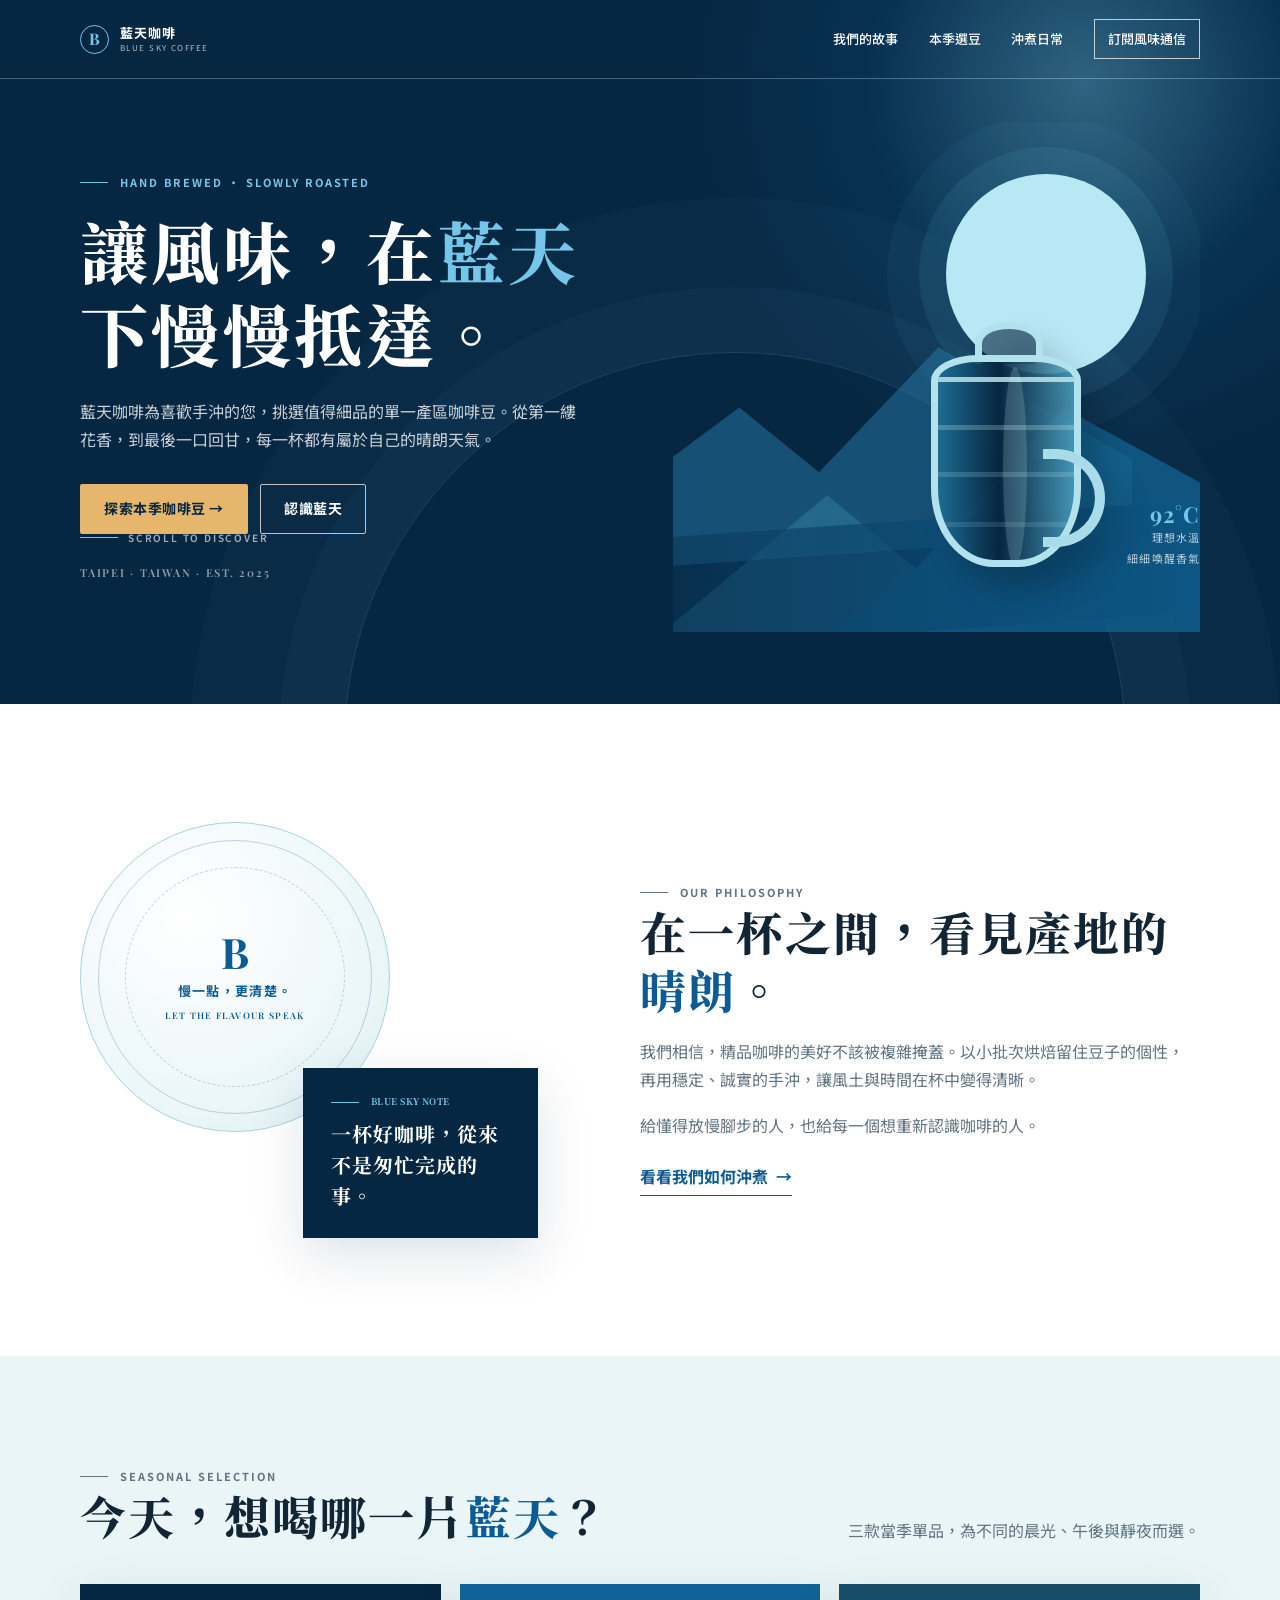
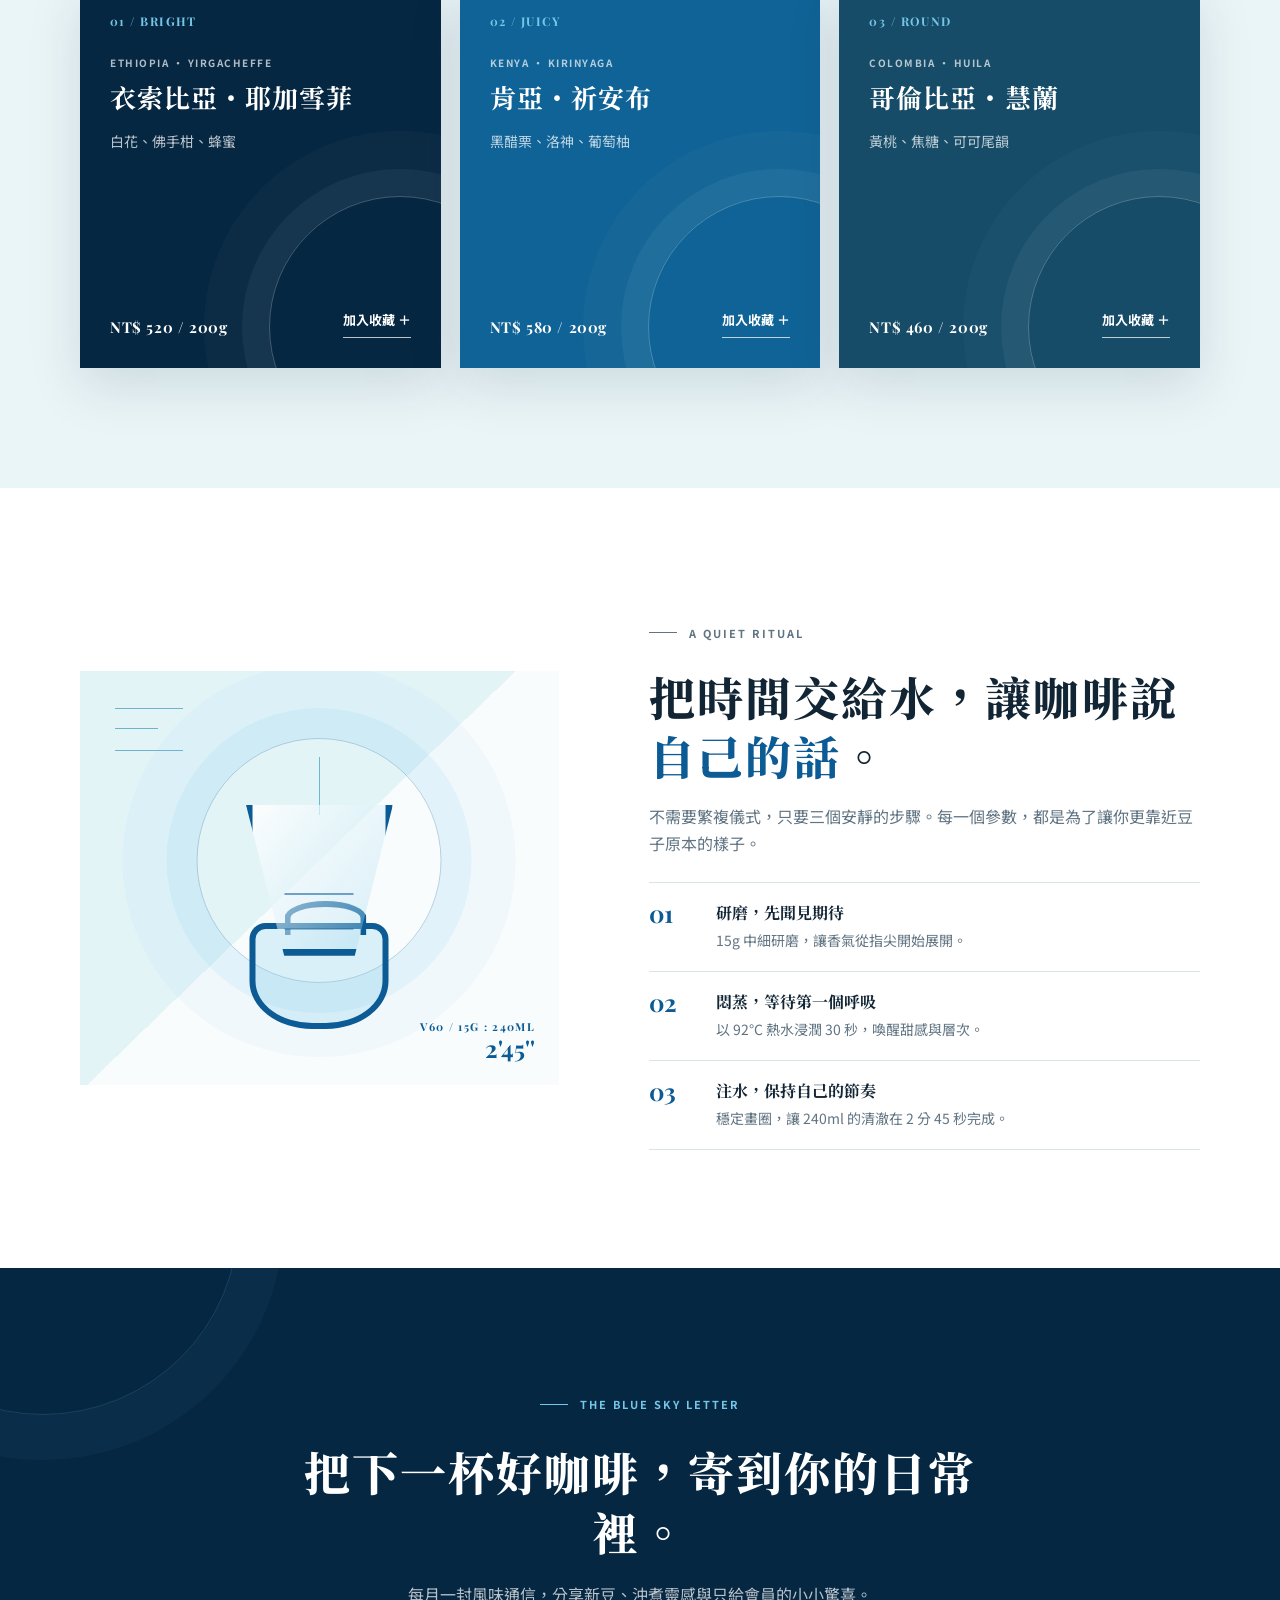
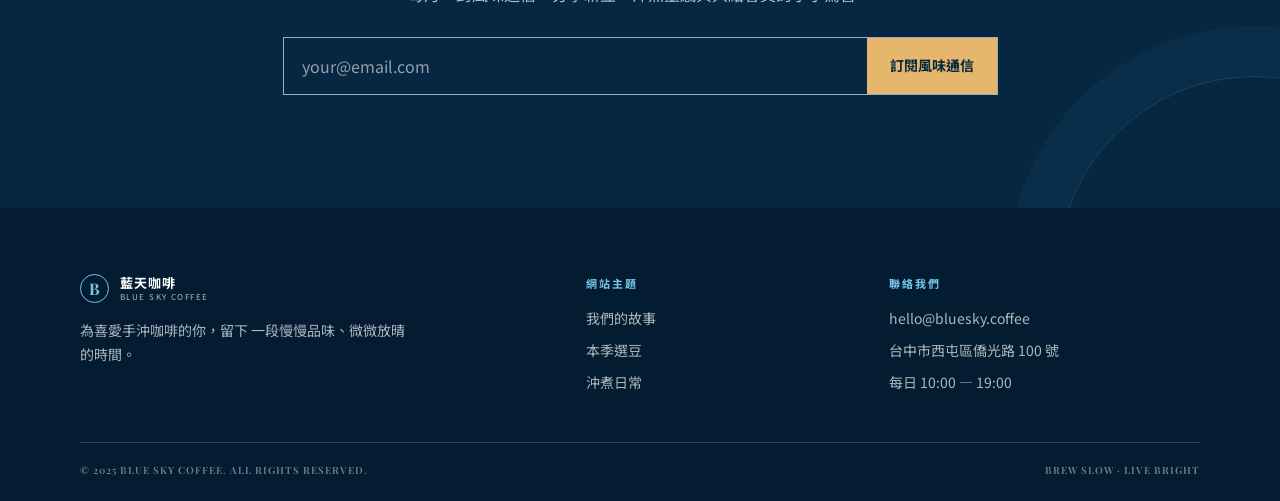
==== onepage/index.html @ ba5ecd4b "Initial commit" ====
<!doctype html>
<html lang="zh-Hant">
<head>
  <meta charset="UTF-8">
  <meta name="viewport" content="width=device-width, initial-scale=1.0">
  <meta name="description" content="藍天咖啡，為手沖咖啡愛好者挑選當季精品咖啡豆，讓每一杯都清澈、明亮、值得細品。">
  <title>藍天咖啡｜讓風味，慢慢抵達</title>
  <link rel="preconnect" href="https://fonts.googleapis.com">
  <link rel="preconnect" href="https://fonts.gstatic.com" crossorigin>
  <link href="https://fonts.googleapis.com/css2?family=Noto+Sans+TC:wght@400;500;600;700&family=Noto+Serif+TC:wght@600;700;800;900&family=Playfair+Display:wght@600;700&display=swap" rel="stylesheet">
  <style>
    :root {
      --navy: #062742;
      --blue: #0c5b95;
      --sky: #75c6e8;
      --mist: #eaf5f7;
      --cream: #fbfaf6;
      --ink: #122534;
      --muted: #607482;
      --line: #d7e4e8;
      --sand: #e5b66b;
      --shadow: 0 18px 50px rgba(6, 39, 66, .13);
    }

    * { box-sizing: border-box; }
    html { scroll-behavior: smooth; }
    body {
      margin: 0;
      color: var(--ink);
      background: var(--cream);
      font: 16px/1.7 "Noto Sans TC", sans-serif;
      -webkit-font-smoothing: antialiased;
    }
    a { color: inherit; text-decoration: none; }
    button, input { font: inherit; }
    button { cursor: pointer; }
    .wrap { width: min(1120px, calc(100% - 48px)); margin: 0 auto; }
    .eyebrow {
      display: flex;
      align-items: center;
      gap: 12px;
      margin: 0 0 18px;
      color: var(--blue);
      font-size: 11px;
      font-weight: 700;
      letter-spacing: .18em;
    }
    .eyebrow::before { width: 28px; height: 1px; background: currentColor; content: ""; }
    .section-title {
      margin: 0;
      font: 800 clamp(30px, 4vw, 46px)/1.28 "Noto Serif TC", serif;
      letter-spacing: .045em;
    }
    .text-blue { color: var(--blue); }
    .button, .outline-link {
      display: inline-flex;
      min-height: 50px;
      align-items: center;
      justify-content: center;
      padding: 10px 23px;
      border: 1px solid transparent;
      border-radius: 2px;
      font-size: 14px;
      font-weight: 700;
      letter-spacing: .04em;
      transition: transform .25s ease, background-color .25s ease, color .25s ease, border-color .25s ease;
    }
    .button:hover, .outline-link:hover { transform: translateY(-2px); }
    .button--sand { color: var(--navy); background: var(--sand); }
    .button--sand:hover { background: #f1cb8b; }
    .button--dark { color: var(--navy); background: #fff; }
    .outline-link { border-color: rgba(255,255,255,.72); color: #fff; }
    .outline-link:hover { color: var(--navy); background: #fff; }
    :focus-visible { outline: 3px solid var(--sky); outline-offset: 4px; }

    /* Header & hero */
    .site-header { position: absolute; z-index: 20; top: 0; left: 0; width: 100%; border-bottom: 1px solid rgba(255,255,255,.28); }
    .nav { min-height: 78px; display: flex; align-items: center; justify-content: space-between; gap: 20px; }
    .brand { display: inline-flex; align-items: center; gap: 11px; color: #fff; }
    .brand-mark { width: 29px; height: 29px; display: grid; place-items: center; border: 1px solid var(--sky); border-radius: 50%; color: var(--sky); font: 700 16px/1 "Playfair Display", serif; }
    .brand-copy { display: grid; line-height: 1.05; }
    .brand-copy strong { font-size: 13px; letter-spacing: .08em; }
    .brand-copy small { margin-top: 4px; font-size: 8px; letter-spacing: .18em; opacity: .7; }
    .nav-links { display: flex; align-items: center; gap: clamp(16px, 2.4vw, 31px); }
    .nav-links a { position: relative; color: #fff; font-size: 13px; font-weight: 500; white-space: nowrap; }
    .nav-links a:not(.nav-cta)::after { position: absolute; right: 0; bottom: -5px; left: auto; width: 0; height: 1px; background: var(--sky); content: ""; transition: width .25s ease; }
    .nav-links a:not(.nav-cta):hover::after { right: auto; left: 0; width: 100%; }
    .nav-links .nav-cta { padding: 8px 13px; border: 1px solid rgba(255,255,255,.72); }
    .nav-links .nav-cta:hover { color: var(--navy); background: #fff; }
    .menu-toggle { display: none; width: 42px; height: 42px; border: 1px solid rgba(255,255,255,.7); color: #fff; background: transparent; font-size: 23px; line-height: 1; }

    .hero { position: relative; min-height: 704px; overflow: hidden; color: #fff; background: var(--navy); isolation: isolate; }
    .hero::before { position: absolute; z-index: -2; top: -320px; right: -210px; width: 810px; height: 810px; border-radius: 50%; background: radial-gradient(circle, rgba(117,198,232,.38), rgba(12,91,149,.18) 38%, transparent 69%); content: ""; }
    .hero::after { position: absolute; z-index: -1; right: 12%; bottom: -430px; width: 780px; height: 780px; border: 1px solid rgba(117,198,232,.18); border-radius: 50%; box-shadow: 0 0 0 65px rgba(117,198,232,.035), 0 0 0 154px rgba(117,198,232,.025); content: ""; }
    .hero-grid { min-height: 704px; display: grid; grid-template-columns: 1.02fr .98fr; gap: 45px; align-items: center; padding: 122px 0 72px; }
    .hero-copy { position: relative; z-index: 2; }
    .hero .eyebrow { color: var(--sky); }
    .hero h1 { max-width: 650px; margin: 0 0 23px; font: 800 clamp(42px, 5.5vw, 68px)/1.22 "Noto Serif TC", serif; letter-spacing: .05em; }
    .hero h1 span { color: var(--sky); }
    .hero-lede { max-width: 500px; margin: 0; color: rgba(255,255,255,.79); font-size: 16px; }
    .hero-actions { display: flex; flex-wrap: wrap; gap: 12px; margin-top: 31px; }
    .hero-note { margin: 31px 0 0; color: rgba(255,255,255,.55); font: 600 11px/1.5 "Playfair Display", serif; letter-spacing: .16em; }
    .scroll-cue { position: absolute; bottom: 35px; left: 0; display: flex; align-items: center; gap: 10px; color: rgba(255,255,255,.63); font-size: 10px; font-weight: 600; letter-spacing: .18em; }
    .scroll-cue::before { width: 38px; height: 1px; background: var(--sky); content: ""; }

    .hero-art { position: relative; align-self: stretch; min-height: 470px; overflow: hidden; }
    .hero-art .sun { position: absolute; top: 52px; right: 54px; width: clamp(138px, 18vw, 200px); aspect-ratio: 1; border-radius: 50%; background: #b9e8f5; box-shadow: 0 0 0 27px rgba(117,198,232,.09), 0 0 0 59px rgba(117,198,232,.045); }
    .mountain { position: absolute; right: -11%; bottom: 6px; width: 116%; height: 260px; transform: skewY(-9deg); transform-origin: right bottom; background: linear-gradient(146deg, transparent 0 27%, rgba(61,145,184,.36) 27.3% 48%, rgba(17,97,143,.77) 48.3%); clip-path: polygon(0 62%, 28% 20%, 44% 57%, 68% 4%, 100% 57%, 100% 100%, 0 100%); }
    .mountain--back { right: 13%; bottom: 98px; width: 108%; height: 220px; opacity: .46; transform: skewY(-4deg); background: #2a81ae; clip-path: polygon(0 84%, 31% 30%, 45% 62%, 66% 9%, 100% 66%, 100% 100%, 0 100%); }
    .horizon { position: absolute; right: -4%; bottom: 0; width: 116%; height: 112px; background: linear-gradient(90deg, rgba(7,45,75,.5), #0d5684); transform: skewY(-4deg); }
    .coffee-vessel { position: absolute; z-index: 4; right: 18%; bottom: 36px; width: 192px; height: 274px; filter: drop-shadow(18px 22px 14px rgba(0,0,0,.22)); }
    .vessel-neck { position: absolute; top: 0; left: 62px; width: 68px; height: 42px; border: 7px solid #b3e2ef; border-bottom: 0; border-radius: 50% 50% 0 0; background: rgba(6,39,66,.62); }
    .vessel-body { position: absolute; top: 33px; left: 18px; width: 150px; height: 212px; border: 7px solid #b3e2ef; border-radius: 31% 31% 42% 42% / 12% 12% 37% 37%; background: linear-gradient(90deg, rgba(30,112,151,.9), rgba(5,35,60,.9) 45%, rgba(83,167,198,.8)); overflow: hidden; }
    .vessel-body::before { position: absolute; top: 15px; left: 0; width: 100%; height: 5px; background: rgba(197,237,244,.8); box-shadow: 0 48px rgba(197,237,244,.25), 0 95px rgba(197,237,244,.18), 0 145px rgba(197,237,244,.13); content: ""; }
    .vessel-body::after { position: absolute; top: 5px; left: 48%; width: 24px; height: 200px; border-radius: 50%; background: rgba(218,247,251,.17); content: ""; }
    .vessel-handle { position: absolute; right: 0; bottom: 49px; width: 62px; height: 98px; border: 10px solid #a9dce9; border-left: 0; border-radius: 0 53px 53px 0; }
    .art-label { position: absolute; z-index: 5; right: 0; bottom: 64px; display: grid; gap: 3px; color: rgba(255,255,255,.73); font-size: 11px; letter-spacing: .1em; text-align: right; }
    .art-label strong { color: var(--sky); font: 700 22px/1 "Playfair Display", serif; }

    /* Story */
    .story { padding: 118px 0; background: #fff; }
    .story-grid { display: grid; grid-template-columns: .9fr 1.1fr; gap: clamp(45px, 8vw, 105px); align-items: center; }
    .story-visual { position: relative; min-height: 416px; }
    .seal { position: absolute; top: 0; left: 0; width: 310px; height: 310px; display: grid; place-items: center; border: 1px solid #a8d2df; border-radius: 50%; color: var(--blue); background: radial-gradient(circle at 35% 30%, #fff 0, #eaf6f8 68%, #d9edf1 100%); }
    .seal::before, .seal::after { position: absolute; border: 1px solid rgba(12,91,149,.25); border-radius: 50%; content: ""; }
    .seal::before { inset: 17px; }
    .seal::after { inset: 44px; border-style: dashed; }
    .seal-inner { position: relative; z-index: 1; display: grid; gap: 7px; text-align: center; }
    .seal-inner b { font: 700 42px/1 "Playfair Display", serif; }
    .seal-inner span { font-size: 13px; font-weight: 700; letter-spacing: .1em; }
    .seal-inner small { font: 600 9px/1.5 "Playfair Display", serif; letter-spacing: .15em; }
    .blue-note { position: absolute; right: 0; bottom: 0; width: 235px; padding: 27px 28px; color: #fff; background: var(--navy); box-shadow: var(--shadow); }
    .blue-note .eyebrow { margin-bottom: 9px; color: var(--sky); font-size: 9px; }
    .blue-note p { margin: 0; font: 700 20px/1.55 "Noto Serif TC", serif; letter-spacing: .05em; }
    .story-copy p { margin: 19px 0 0; color: var(--muted); }
    .inline-link { display: inline-flex; align-items: center; gap: 8px; margin-top: 24px; padding-bottom: 5px; border-bottom: 1px solid var(--blue); color: var(--blue); font-weight: 700; }
    .inline-link:hover { color: var(--navy); }

    /* Coffee collection */
    .coffee { padding: 111px 0 120px; background: var(--mist); }
    .section-heading { display: flex; align-items: end; justify-content: space-between; gap: 40px; margin-bottom: 39px; }
    .section-heading p { max-width: 370px; margin: 0; color: var(--muted); }
    .coffee-grid { display: grid; grid-template-columns: repeat(3, 1fr); gap: 19px; }
    .coffee-card { position: relative; min-height: 384px; display: flex; flex-direction: column; overflow: hidden; padding: 30px; color: #fff; background: var(--navy); box-shadow: var(--shadow); }
    .coffee-card:nth-child(2) { background: #106396; }
    .coffee-card:nth-child(3) { background: #164c68; }
    .coffee-card::after { position: absolute; right: -90px; bottom: -90px; width: 260px; height: 260px; border: 1px solid rgba(255,255,255,.24); border-radius: 50%; box-shadow: 0 0 0 27px rgba(255,255,255,.045), 0 0 0 65px rgba(255,255,255,.025); content: ""; }
    .card-top, .coffee-card h3, .flavour, .card-footer { position: relative; z-index: 1; }
    .card-top { color: var(--sky); font: 700 12px/1.3 "Playfair Display", serif; letter-spacing: .12em; }
    .origin { margin: 25px 0 8px; color: rgba(255,255,255,.69); font-size: 10px; font-weight: 700; letter-spacing: .15em; }
    .coffee-card h3 { margin: 0; font: 700 26px/1.38 "Noto Serif TC", serif; letter-spacing: .04em; }
    .flavour { margin: 15px 0 0; color: rgba(255,255,255,.73); font-size: 14px; }
    .card-footer { display: flex; align-items: end; justify-content: space-between; gap: 14px; margin-top: auto; }
    .price { font: 700 15px/1.3 "Playfair Display", serif; letter-spacing: .04em; }
    .save-coffee { padding: 0 0 5px; border: 0; border-bottom: 1px solid rgba(255,255,255,.72); color: #fff; background: transparent; font-size: 13px; font-weight: 700; white-space: nowrap; transition: color .2s, border-color .2s; }
    .save-coffee:hover { border-color: var(--sand); color: var(--sand); }

    /* Brew */
    .brew { padding: 118px 0; background: #fff; }
    .brew-grid { display: grid; grid-template-columns: .93fr 1.07fr; gap: clamp(42px, 8vw, 90px); align-items: center; }
    .brew-art { position: relative; height: 414px; overflow: hidden; background: linear-gradient(136deg, #e3f4f7 0 48%, #f8fcfc 48% 100%); }
    .brew-art::before { position: absolute; top: 37px; left: 35px; width: 68px; height: 41px; border-top: 1px solid #6cb4ce; border-bottom: 1px solid #6cb4ce; content: ""; }
    .brew-art::after { position: absolute; top: 57px; left: 35px; width: 43px; border-top: 1px solid #6cb4ce; content: ""; }
    .water-rings { position: absolute; top: 67px; left: 50%; width: 245px; height: 245px; border: 1px solid rgba(12,91,149,.27); border-radius: 50%; transform: translateX(-50%); box-shadow: 0 0 0 30px rgba(117,198,232,.12), 0 0 0 74px rgba(117,198,232,.065); }
    .water-rings::before { position: absolute; top: 18px; left: 50%; width: 1px; height: 58px; background: #6bb8d1; content: ""; transform: translateX(-50%); }
    .dripper { position: absolute; z-index: 2; top: 134px; left: 50%; width: 147px; height: 151px; border: 7px solid var(--blue); border-top: 0; background: linear-gradient(130deg, rgba(255,255,255,.85), rgba(117,198,232,.25)); clip-path: polygon(0 0, 100% 0, 74% 100%, 26% 100%); transform: translateX(-50%); }
    .dripper::after { position: absolute; right: 32px; bottom: 19px; left: 32px; height: 33px; border-top: 2px solid rgba(12,91,149,.55); border-bottom: 2px solid rgba(12,91,149,.35); content: ""; }
    .carafe { position: absolute; z-index: 1; bottom: 56px; left: 50%; width: 139px; height: 106px; border: 6px solid var(--blue); border-radius: 16px 16px 45% 45%; background: rgba(117,198,232,.23); transform: translateX(-50%); }
    .carafe::before { position: absolute; top: -28px; left: 29px; width: 70px; height: 28px; border: 6px solid var(--blue); border-bottom: 0; border-radius: 50% 50% 0 0; content: ""; }
    .brew-caption { position: absolute; right: 24px; bottom: 19px; color: var(--blue); text-align: right; }
    .brew-caption span { display: block; font: 700 11px/1.5 "Playfair Display", serif; letter-spacing: .12em; }
    .brew-caption strong { font: 700 24px/1.1 "Playfair Display", serif; }
    .brew-copy > p { margin: 18px 0 25px; color: var(--muted); }
    .brew-steps { border-top: 1px solid var(--line); }
    .brew-step { display: grid; grid-template-columns: 52px 1fr; gap: 15px; padding: 18px 0; border-bottom: 1px solid var(--line); }
    .step-number { color: var(--blue); font: 700 24px/1 "Playfair Display", serif; }
    .brew-step h3 { margin: 0; font: 700 16px/1.5 "Noto Serif TC", serif; }
    .brew-step p { margin: 4px 0 0; color: var(--muted); font-size: 14px; }

    /* Subscribe and footer */
    .visit { position: relative; overflow: hidden; padding: 108px 0 113px; color: #fff; text-align: center; background: var(--navy); }
    .visit::before, .visit::after { position: absolute; width: 390px; height: 390px; border: 1px solid rgba(117,198,232,.17); border-radius: 50%; content: ""; }
    .visit::before { top: -245px; left: -153px; box-shadow: 0 0 0 45px rgba(117,198,232,.035); }
    .visit::after { right: -170px; bottom: -260px; box-shadow: 0 0 0 50px rgba(117,198,232,.035); }
    .visit .wrap { position: relative; z-index: 1; max-width: 715px; }
    .visit .eyebrow { justify-content: center; color: var(--sky); }
    .visit h2 { margin: 0; font: 800 clamp(30px, 4vw, 46px)/1.3 "Noto Serif TC", serif; letter-spacing: .045em; }
    .visit p { max-width: 510px; margin: 19px auto 29px; color: rgba(255,255,255,.72); }
    .subscribe-form { display: flex; min-height: 58px; border: 1px solid rgba(255,255,255,.62); }
    .subscribe-form input { min-width: 0; flex: 1; padding: 0 18px; border: 0; color: #fff; outline: none; background: transparent; }
    .subscribe-form input::placeholder { color: rgba(255,255,255,.56); }
    .subscribe-form button { padding: 0 23px; border: 0; color: var(--navy); background: var(--sand); font-size: 14px; font-weight: 700; white-space: nowrap; transition: background .2s; }
    .subscribe-form button:hover { background: #f1cb8b; }
    .site-footer { padding: 66px 0 23px; color: rgba(255,255,255,.68); background: #031c31; }
    .footer-grid { display: grid; grid-template-columns: 1.45fr .8fr 1fr; gap: 55px; padding-bottom: 48px; }
    .footer-brand .brand { margin-bottom: 16px; }
    .footer-brand p { max-width: 330px; margin: 0; font-size: 14px; }
    .footer-title { margin: 0 0 14px; color: var(--sky); font-size: 11px; font-weight: 700; letter-spacing: .18em; }
    .footer-links { display: grid; gap: 8px; font-size: 14px; }
    .footer-links a:hover { color: var(--sky); }
    .footer-links address { font-style: normal; }
    .footer-bottom { display: flex; justify-content: space-between; gap: 20px; padding-top: 20px; border-top: 1px solid rgba(255,255,255,.17); color: rgba(255,255,255,.44); font: 600 10px/1.5 "Playfair Display", serif; letter-spacing: .1em; }

    .toast { position: fixed; z-index: 50; right: 22px; bottom: 22px; max-width: min(370px, calc(100vw - 44px)); padding: 14px 18px; border-left: 3px solid var(--sand); color: #fff; background: var(--navy); box-shadow: var(--shadow); font-size: 14px; opacity: 0; pointer-events: none; transform: translateY(12px); transition: opacity .25s ease, transform .25s ease; }
    .toast.show { opacity: 1; transform: translateY(0); }
    .reveal { opacity: 0; transform: translateY(18px); transition: opacity .65s ease, transform .65s ease; }
    .reveal.visible { opacity: 1; transform: translateY(0); }

    @media (max-width: 820px) {
      .menu-toggle { display: grid; place-items: center; }
      .nav { position: relative; }
      .nav-links { position: absolute; top: 78px; right: -24px; left: -24px; max-height: 0; display: grid; gap: 0; overflow: hidden; background: #05233c; transition: max-height .35s ease; }
      .nav-links.open { max-height: 300px; border-top: 1px solid rgba(255,255,255,.16); }
      .nav-links a { display: block; padding: 13px 24px; }
      .nav-links .nav-cta { margin: 5px 24px 15px; padding: 10px 13px; text-align: center; }
      .hero { min-height: 710px; }
      .hero-grid { min-height: 710px; grid-template-columns: 1fr; gap: 0; padding: 118px 0 43px; }
      .hero-art { min-height: 276px; margin-top: -9px; }
      .hero-art .sun { top: 19px; right: 20%; width: 130px; }
      .mountain { height: 180px; }
      .mountain--back { bottom: 69px; height: 150px; }
      .coffee-vessel { right: 17%; bottom: -12px; transform: scale(.72); transform-origin: bottom right; }
      .art-label { display: none; }
      .scroll-cue { display: none; }
      .story-grid, .brew-grid { grid-template-columns: 1fr; }
      .story-visual { max-width: 525px; width: 100%; min-height: 400px; }
      .coffee-grid { grid-template-columns: repeat(2, 1fr); }
      .coffee-card:nth-child(3) { grid-column: span 2; }
      .footer-grid { grid-template-columns: 1fr 1fr; }
      .footer-brand { grid-column: 1 / -1; }
    }
    @media (max-width: 560px) {
      .wrap { width: calc(100% - 34px); }
      .nav-links { right: -17px; left: -17px; }
      .hero { min-height: 680px; }
      .hero-grid { min-height: 680px; padding-top: 106px; }
      .hero h1 { font-size: 40px; }
      .hero-lede { font-size: 14px; }
      .hero-actions { gap: 9px; margin-top: 24px; }
      .hero-actions .button, .hero-actions .outline-link { min-height: 46px; padding: 8px 15px; font-size: 13px; }
      .hero-note { margin-top: 21px; }
      .hero-art { min-height: 219px; }
      .hero-art .sun { width: 92px; }
      .coffee-vessel { right: 5%; bottom: -48px; transform: scale(.57); }
      .story, .coffee, .brew { padding: 76px 0; }
      .seal { width: 245px; height: 245px; }
      .seal-inner b { font-size: 35px; }
      .story-visual { min-height: 347px; }
      .blue-note { width: 185px; padding: 20px; }
      .blue-note p { font-size: 16px; }
      .section-heading { display: block; margin-bottom: 28px; }
      .section-heading p { margin-top: 14px; font-size: 14px; }
      .coffee-grid { grid-template-columns: 1fr; }
      .coffee-card, .coffee-card:nth-child(3) { min-height: 330px; grid-column: auto; }
      .coffee-card { padding: 25px; }
      .brew-art { height: 310px; }
      .water-rings { top: 45px; width: 178px; height: 178px; box-shadow: 0 0 0 23px rgba(117,198,232,.12), 0 0 0 53px rgba(117,198,232,.065); }
      .dripper { top: 95px; transform: translateX(-50%) scale(.75); }
      .carafe { bottom: 37px; transform: translateX(-50%) scale(.75); }
      .visit { padding: 76px 0; }
      .subscribe-form { display: grid; gap: 0; border: 0; }
      .subscribe-form input { min-height: 54px; border: 1px solid rgba(255,255,255,.62); }
      .subscribe-form button { min-height: 54px; margin-top: 10px; }
      .footer-grid { grid-template-columns: 1fr; gap: 33px; }
      .footer-brand { grid-column: auto; }
      .footer-bottom { display: grid; gap: 8px; }
    }
    @media (prefers-reduced-motion: reduce) {
      html { scroll-behavior: auto; }
      *, *::before, *::after { transition-duration: .01ms !important; animation-duration: .01ms !important; animation-iteration-count: 1 !important; }
      .reveal { opacity: 1; transform: none; }
    }
  </style>
</head>
<body>
  <header class="site-header" id="top">
    <nav class="nav wrap" aria-label="主要導覽">
      <a class="brand" href="#top" aria-label="回到藍天咖啡首頁">
        <span class="brand-mark" aria-hidden="true">B</span>
        <span class="brand-copy"><strong>藍天咖啡</strong><small>BLUE SKY COFFEE</small></span>
      </a>
      <button class="menu-toggle" type="button" aria-controls="navLinks" aria-expanded="false" aria-label="開啟導覽選單">☰</button>
      <div class="nav-links" id="navLinks">
        <a href="#story">我們的故事</a>
        <a href="#coffee">本季選豆</a>
        <a href="#brew">沖煮日常</a>
        <a class="nav-cta" href="#visit">訂閱風味通信</a>
      </div>
    </nav>
  </header>

  <main>
    <section class="hero" aria-labelledby="heroTitle">
      <div class="wrap hero-grid">
        <div class="hero-copy">
          <p class="eyebrow">HAND BREWED · SLOWLY ROASTED</p>
          <h1 id="heroTitle">讓風味，在<span>藍天</span>下慢慢抵達。</h1>
          <p class="hero-lede">藍天咖啡為喜歡手沖的您，挑選值得細品的單一產區咖啡豆。從第一縷花香，到最後一口回甘，每一杯都有屬於自己的晴朗天氣。</p>
          <div class="hero-actions">
            <a class="button button--sand" href="#coffee">探索本季咖啡豆 →</a>
            <a class="outline-link" href="#story">認識藍天</a>
          </div>
          <p class="hero-note">TAIPEI · TAIWAN · EST. 2025</p>
          <span class="scroll-cue">SCROLL TO DISCOVER</span>
        </div>
        <div class="hero-art" aria-hidden="true">
          <div class="sun"></div>
          <div class="mountain mountain--back"></div>
          <div class="mountain"></div>
          <div class="horizon"></div>
          <div class="coffee-vessel"><div class="vessel-neck"></div><div class="vessel-body"></div><div class="vessel-handle"></div></div>
          <div class="art-label"><strong>92°C</strong><span>理想水溫</span><span>細細喚醒香氣</span></div>
        </div>
      </div>
    </section>

    <section class="story" id="story" aria-labelledby="storyTitle">
      <div class="wrap story-grid">
        <div class="story-visual reveal" aria-hidden="true">
          <div class="seal"><div class="seal-inner"><b>B</b><span>慢一點，更清楚。</span><small>LET THE FLAVOUR SPEAK</small></div></div>
          <aside class="blue-note"><p class="eyebrow">BLUE SKY NOTE</p><p>一杯好咖啡，從來不是匆忙完成的事。</p></aside>
        </div>
        <div class="story-copy reveal">
          <p class="eyebrow">OUR PHILOSOPHY</p>
          <h2 class="section-title" id="storyTitle">在一杯之間，看見產地的<span class="text-blue">晴朗</span>。</h2>
          <p>我們相信，精品咖啡的美好不該被複雜掩蓋。以小批次烘焙留住豆子的個性，再用穩定、誠實的手沖，讓風土與時間在杯中變得清晰。</p>
          <p>給懂得放慢腳步的人，也給每一個想重新認識咖啡的人。</p>
          <a class="inline-link" href="#brew">看看我們如何沖煮 <span aria-hidden="true">→</span></a>
        </div>
      </div>
    </section>

    <section class="coffee" id="coffee" aria-labelledby="coffeeTitle">
      <div class="wrap">
        <div class="section-heading reveal">
          <div><p class="eyebrow">SEASONAL SELECTION</p><h2 class="section-title" id="coffeeTitle">今天，想喝哪一片<span class="text-blue">藍天</span>？</h2></div>
          <p>三款當季單品，為不同的晨光、午後與靜夜而選。</p>
        </div>
        <div class="coffee-grid">
          <article class="coffee-card reveal">
            <div class="card-top">01 / BRIGHT</div><p class="origin">ETHIOPIA · YIRGACHEFFE</p><h3>衣索比亞・耶加雪菲</h3><p class="flavour">白花、佛手柑、蜂蜜</p>
            <div class="card-footer"><span class="price">NT$ 520 / 200g</span><button class="save-coffee" type="button" data-coffee="衣索比亞・耶加雪菲">加入收藏 ＋</button></div>
          </article>
          <article class="coffee-card reveal">
            <div class="card-top">02 / JUICY</div><p class="origin">KENYA · KIRINYAGA</p><h3>肯亞・祈安布</h3><p class="flavour">黑醋栗、洛神、葡萄柚</p>
            <div class="card-footer"><span class="price">NT$ 580 / 200g</span><button class="save-coffee" type="button" data-coffee="肯亞・祈安布">加入收藏 ＋</button></div>
          </article>
          <article class="coffee-card reveal">
            <div class="card-top">03 / ROUND</div><p class="origin">COLOMBIA · HUILA</p><h3>哥倫比亞・慧蘭</h3><p class="flavour">黃桃、焦糖、可可尾韻</p>
            <div class="card-footer"><span class="price">NT$ 460 / 200g</span><button class="save-coffee" type="button" data-coffee="哥倫比亞・慧蘭">加入收藏 ＋</button></div>
          </article>
        </div>
      </div>
    </section>

    <section class="brew" id="brew" aria-labelledby="brewTitle">
      <div class="wrap brew-grid">
        <div class="brew-art reveal" aria-hidden="true"><div class="water-rings"></div><div class="dripper"></div><div class="carafe"></div><div class="brew-caption"><span>V60 / 15G : 240ML</span><strong>2'45''</strong></div></div>
        <div class="brew-copy reveal">
          <p class="eyebrow">A QUIET RITUAL</p>
          <h2 class="section-title" id="brewTitle">把時間交給水，讓咖啡說<span class="text-blue">自己的話</span>。</h2>
          <p>不需要繁複儀式，只要三個安靜的步驟。每一個參數，都是為了讓你更靠近豆子原本的樣子。</p>
          <div class="brew-steps">
            <div class="brew-step"><span class="step-number">01</span><div><h3>研磨，先聞見期待</h3><p>15g 中細研磨，讓香氣從指尖開始展開。</p></div></div>
            <div class="brew-step"><span class="step-number">02</span><div><h3>悶蒸，等待第一個呼吸</h3><p>以 92°C 熱水浸潤 30 秒，喚醒甜感與層次。</p></div></div>
            <div class="brew-step"><span class="step-number">03</span><div><h3>注水，保持自己的節奏</h3><p>穩定畫圈，讓 240ml 的清澈在 2 分 45 秒完成。</p></div></div>
          </div>
        </div>
      </div>
    </section>

    <section class="visit" id="visit" aria-labelledby="visitTitle">
      <div class="wrap reveal">
        <p class="eyebrow">THE BLUE SKY LETTER</p>
        <h2 id="visitTitle">把下一杯好咖啡，寄到你的日常裡。</h2>
        <p>每月一封風味通信，分享新豆、沖煮靈感與只給會員的小小驚喜。</p>
        <form class="subscribe-form" id="subscribeForm">
          <input type="email" aria-label="電子郵件地址" placeholder="your@email.com" required>
          <button type="submit">訂閱風味通信</button>
        </form>
      </div>
    </section>
  </main>

  <footer class="site-footer">
    <div class="wrap footer-grid">
      <div class="footer-brand"><a class="brand" href="#top" aria-label="回到藍天咖啡首頁"><span class="brand-mark" aria-hidden="true">B</span><span class="brand-copy"><strong>藍天咖啡</strong><small>BLUE SKY COFFEE</small></span></a><p>為喜愛手沖咖啡的你，留下 一段慢慢品味、微微放晴的時間。</p></div>
      <div><p class="footer-title">網站主題</p><div class="footer-links"><a href="#story">我們的故事</a><a href="#coffee">本季選豆</a><a href="#brew">沖煮日常</a></div></div>
      <div><p class="footer-title">聯絡我們</p><div class="footer-links"><a href="mailto:hello@bluesky.coffee">hello@bluesky.coffee</a><address>台中市西屯區僑光路 100 號</address><span>每日 10:00 — 19:00</span></div></div>
    </div>
    <div class="wrap footer-bottom"><span>© 2025 BLUE SKY COFFEE. ALL RIGHTS RESERVED.</span><span>BREW SLOW · LIVE BRIGHT</span></div>
  </footer>
  <div class="toast" role="status" aria-live="polite"></div>

  <script>
    (() => {
      const menuButton = document.querySelector('.menu-toggle');
      const navLinks = document.querySelector('.nav-links');
      const toast = document.querySelector('.toast');
      let toastTimer;

      const closeMenu = () => {
        navLinks.classList.remove('open');
        menuButton.setAttribute('aria-expanded', 'false');
        menuButton.setAttribute('aria-label', '開啟導覽選單');
        menuButton.textContent = '☰';
      };
      menuButton.addEventListener('click', () => {
        const opening = !navLinks.classList.contains('open');
        navLinks.classList.toggle('open', opening);
        menuButton.setAttribute('aria-expanded', String(opening));
        menuButton.setAttribute('aria-label', opening ? '關閉導覽選單' : '開啟導覽選單');
        menuButton.textContent = opening ? '×' : '☰';
      });
      navLinks.querySelectorAll('a').forEach(link => link.addEventListener('click', closeMenu));

      const showToast = message => {
        clearTimeout(toastTimer);
        toast.textContent = message;
        toast.classList.add('show');
        toastTimer = setTimeout(() => toast.classList.remove('show'), 2600);
      };
      document.querySelectorAll('[data-coffee]').forEach(button => {
        button.addEventListener('click', () => showToast(`已將「${button.dataset.coffee}」加入你的收藏。`));
      });
      document.querySelector('#subscribeForm').addEventListener('submit', event => {
        event.preventDefault();
        event.currentTarget.reset();
        showToast('謝謝訂閱，下一封晴朗的風味通信即將寄出。');
      });

      const revealItems = document.querySelectorAll('.reveal');
      const reducedMotion = window.matchMedia('(prefers-reduced-motion: reduce)').matches;
      if (!('IntersectionObserver' in window) || reducedMotion) {
        revealItems.forEach(item => item.classList.add('visible'));
      } else {
        const observer = new IntersectionObserver(entries => {
          entries.forEach(entry => {
            if (entry.isIntersecting) {
              entry.target.classList.add('visible');
              observer.unobserve(entry.target);
            }
          });
        }, { threshold: .12 });
        revealItems.forEach(item => observer.observe(item));
      }
    })();
  </script>
</body>
</html>
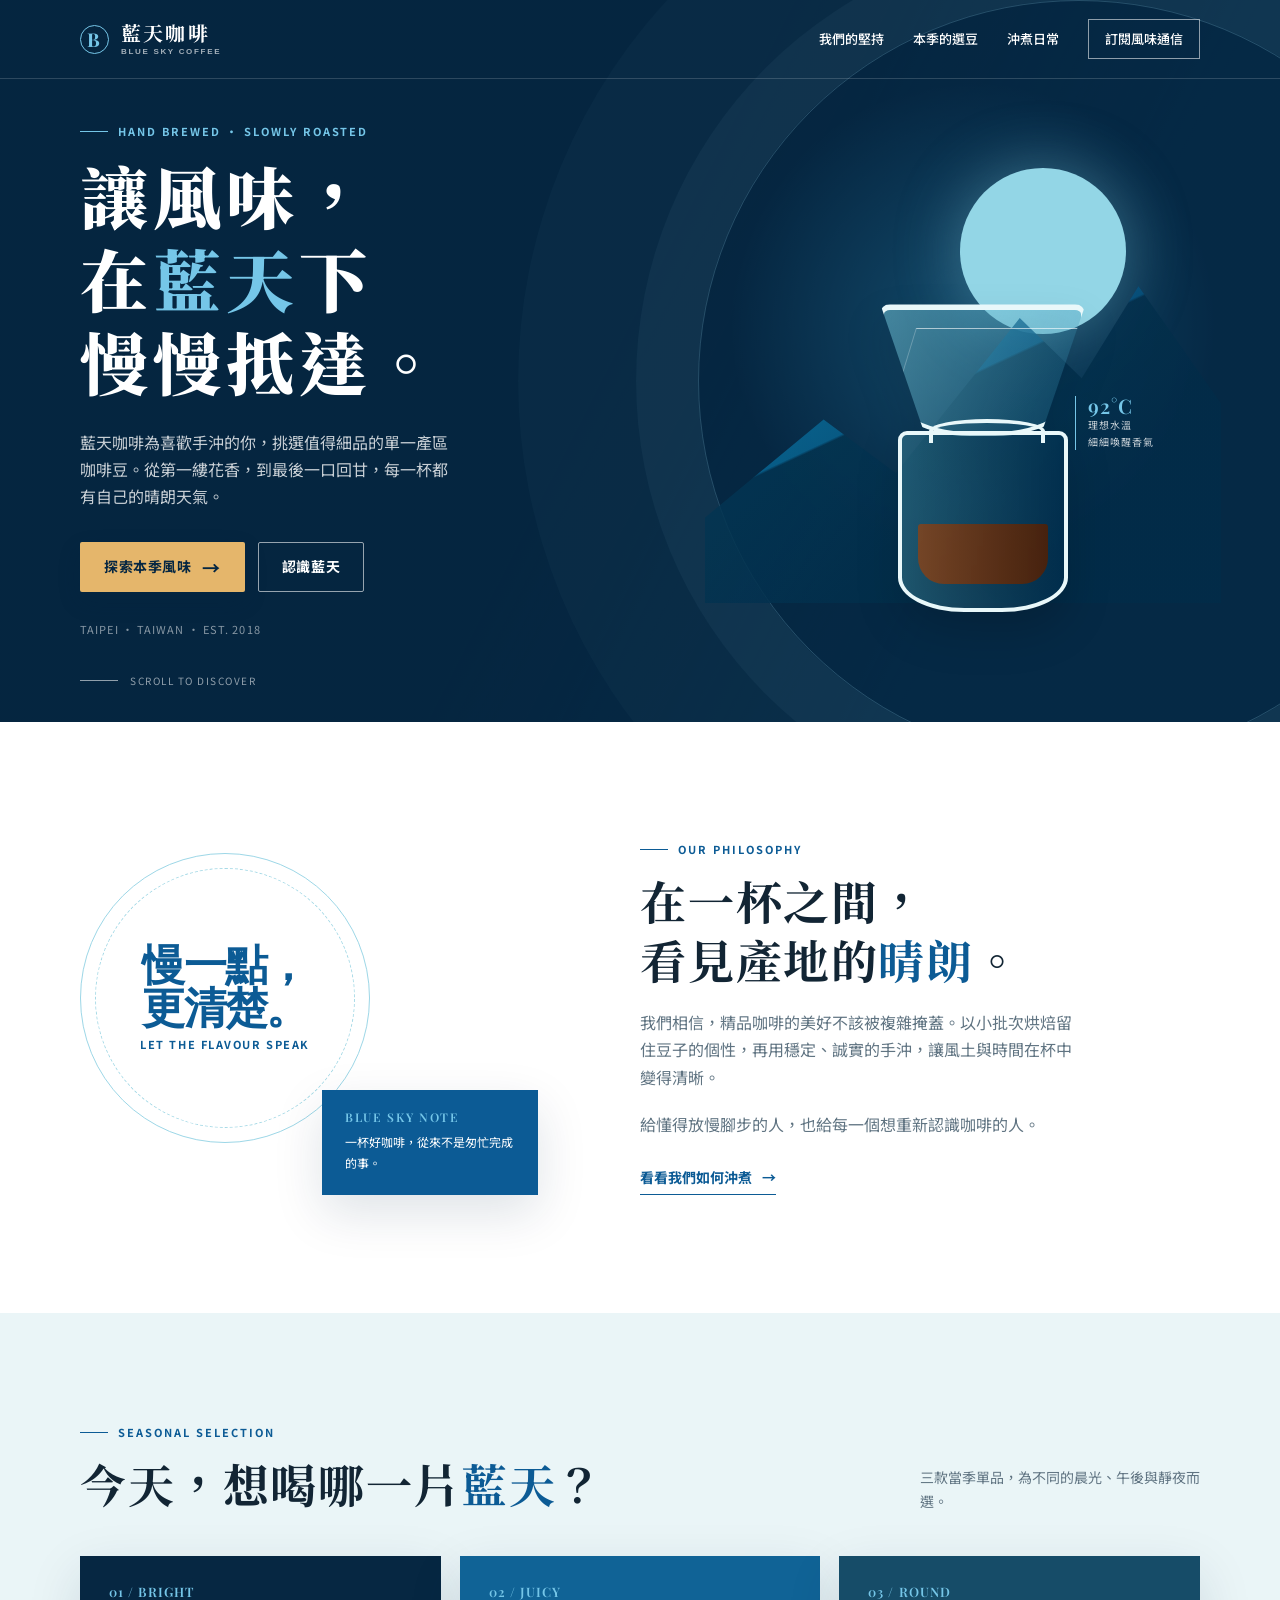
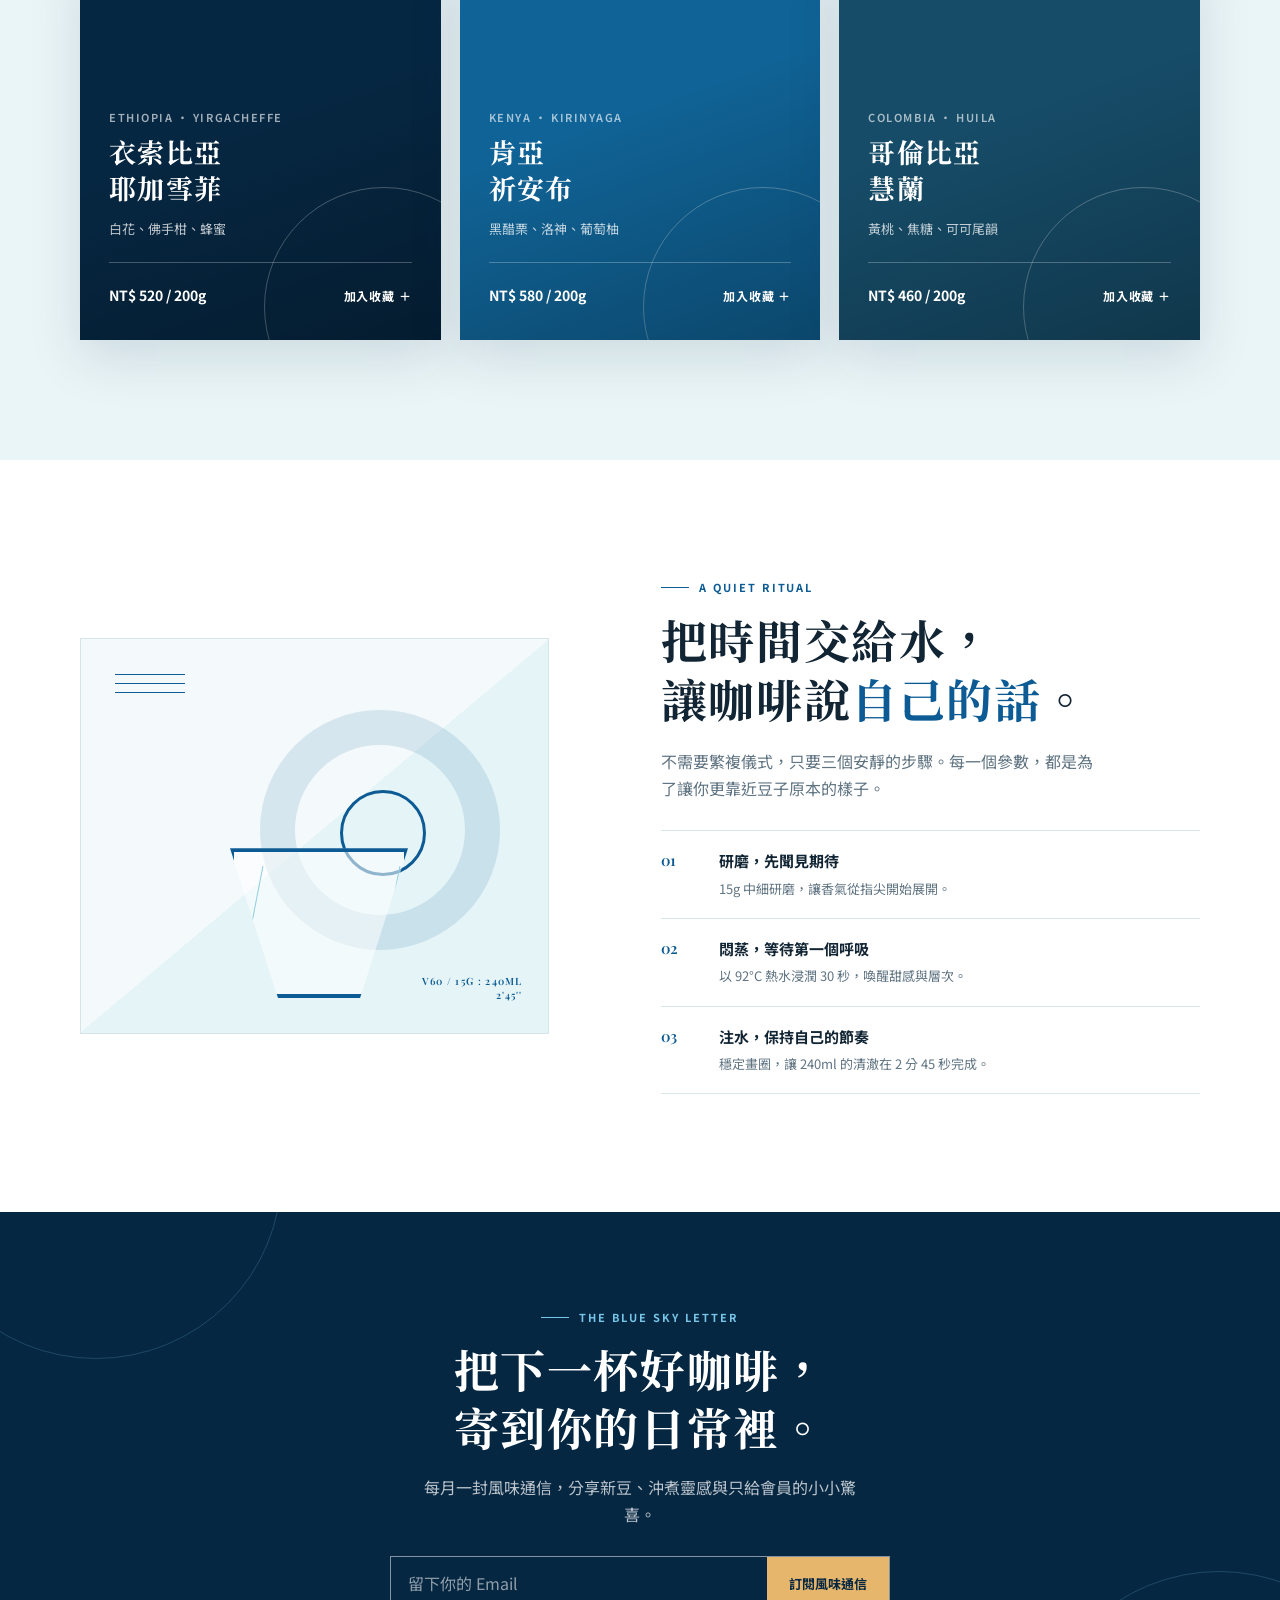
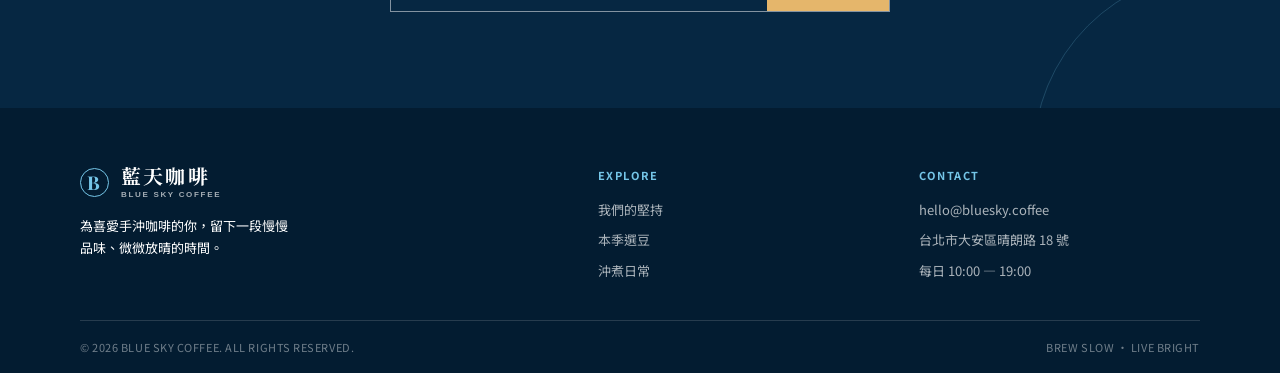
==== commit eaf595d2: "Implement feature X to enhance user experience and fix bug Y in module Z" ====
--- a/onepage/index.html
+++ b/onepage/index.html
@@ -1,4 +1,4 @@
-<!doctype html>
+<!DOCTYPE html>
 <html lang="zh-Hant">
 <head>
   <meta charset="UTF-8">
@@ -7,7 +7,7 @@
   <title>藍天咖啡｜讓風味，慢慢抵達</title>
   <link rel="preconnect" href="https://fonts.googleapis.com">
   <link rel="preconnect" href="https://fonts.gstatic.com" crossorigin>
-  <link href="https://fonts.googleapis.com/css2?family=Noto+Sans+TC:wght@400;500;600;700&family=Noto+Serif+TC:wght@600;700;800;900&family=Playfair+Display:wght@600;700&display=swap" rel="stylesheet">
+  <link href="https://fonts.googleapis.com/css2?family=Noto+Sans+TC:wght@400;500;600;700&family=Noto+Serif+TC:wght@500;600;700;900&family=Playfair+Display:ital,wght@0,600;0,700;1,600&display=swap" rel="stylesheet">
   <style>
     :root {
       --navy: #062742;
@@ -28,246 +28,263 @@
       margin: 0;
       color: var(--ink);
       background: var(--cream);
-      font: 16px/1.7 "Noto Sans TC", sans-serif;
+      font-family: "Noto Sans TC", sans-serif;
+      font-size: 16px;
+      line-height: 1.7;
       -webkit-font-smoothing: antialiased;
     }
+
     a { color: inherit; text-decoration: none; }
     button, input { font: inherit; }
     button { cursor: pointer; }
     .wrap { width: min(1120px, calc(100% - 48px)); margin: 0 auto; }
+    .serif { font-family: "Noto Serif TC", serif; }
     .eyebrow {
       display: flex;
       align-items: center;
-      gap: 12px;
-      margin: 0 0 18px;
+      gap: 10px;
+      margin: 0 0 13px;
       color: var(--blue);
       font-size: 11px;
       font-weight: 700;
       letter-spacing: .18em;
     }
-    .eyebrow::before { width: 28px; height: 1px; background: currentColor; content: ""; }
+    .eyebrow::before { content: ""; width: 28px; height: 1px; background: currentColor; }
     .section-title {
       margin: 0;
-      font: 800 clamp(30px, 4vw, 46px)/1.28 "Noto Serif TC", serif;
-      letter-spacing: .045em;
-    }
-    .text-blue { color: var(--blue); }
-    .button, .outline-link {
+      font: 700 clamp(30px, 4vw, 46px)/1.28 "Noto Serif TC", serif;
+      letter-spacing: .035em;
+    }
+    .section-title em { color: var(--blue); font-style: normal; }
+    .section-copy { max-width: 48ch; margin: 20px 0 0; color: var(--muted); }
+    .button {
       display: inline-flex;
-      min-height: 50px;
       align-items: center;
       justify-content: center;
-      padding: 10px 23px;
+      gap: 11px;
+      min-height: 50px;
+      padding: 12px 23px;
       border: 1px solid transparent;
       border-radius: 2px;
       font-size: 14px;
       font-weight: 700;
       letter-spacing: .04em;
-      transition: transform .25s ease, background-color .25s ease, color .25s ease, border-color .25s ease;
-    }
-    .button:hover, .outline-link:hover { transform: translateY(-2px); }
-    .button--sand { color: var(--navy); background: var(--sand); }
-    .button--sand:hover { background: #f1cb8b; }
-    .button--dark { color: var(--navy); background: #fff; }
-    .outline-link { border-color: rgba(255,255,255,.72); color: #fff; }
-    .outline-link:hover { color: var(--navy); background: #fff; }
-    :focus-visible { outline: 3px solid var(--sky); outline-offset: 4px; }
-
-    /* Header & hero */
-    .site-header { position: absolute; z-index: 20; top: 0; left: 0; width: 100%; border-bottom: 1px solid rgba(255,255,255,.28); }
-    .nav { min-height: 78px; display: flex; align-items: center; justify-content: space-between; gap: 20px; }
-    .brand { display: inline-flex; align-items: center; gap: 11px; color: #fff; }
-    .brand-mark { width: 29px; height: 29px; display: grid; place-items: center; border: 1px solid var(--sky); border-radius: 50%; color: var(--sky); font: 700 16px/1 "Playfair Display", serif; }
-    .brand-copy { display: grid; line-height: 1.05; }
-    .brand-copy strong { font-size: 13px; letter-spacing: .08em; }
-    .brand-copy small { margin-top: 4px; font-size: 8px; letter-spacing: .18em; opacity: .7; }
-    .nav-links { display: flex; align-items: center; gap: clamp(16px, 2.4vw, 31px); }
-    .nav-links a { position: relative; color: #fff; font-size: 13px; font-weight: 500; white-space: nowrap; }
-    .nav-links a:not(.nav-cta)::after { position: absolute; right: 0; bottom: -5px; left: auto; width: 0; height: 1px; background: var(--sky); content: ""; transition: width .25s ease; }
-    .nav-links a:not(.nav-cta):hover::after { right: auto; left: 0; width: 100%; }
-    .nav-links .nav-cta { padding: 8px 13px; border: 1px solid rgba(255,255,255,.72); }
-    .nav-links .nav-cta:hover { color: var(--navy); background: #fff; }
-    .menu-toggle { display: none; width: 42px; height: 42px; border: 1px solid rgba(255,255,255,.7); color: #fff; background: transparent; font-size: 23px; line-height: 1; }
-
-    .hero { position: relative; min-height: 704px; overflow: hidden; color: #fff; background: var(--navy); isolation: isolate; }
-    .hero::before { position: absolute; z-index: -2; top: -320px; right: -210px; width: 810px; height: 810px; border-radius: 50%; background: radial-gradient(circle, rgba(117,198,232,.38), rgba(12,91,149,.18) 38%, transparent 69%); content: ""; }
-    .hero::after { position: absolute; z-index: -1; right: 12%; bottom: -430px; width: 780px; height: 780px; border: 1px solid rgba(117,198,232,.18); border-radius: 50%; box-shadow: 0 0 0 65px rgba(117,198,232,.035), 0 0 0 154px rgba(117,198,232,.025); content: ""; }
-    .hero-grid { min-height: 704px; display: grid; grid-template-columns: 1.02fr .98fr; gap: 45px; align-items: center; padding: 122px 0 72px; }
-    .hero-copy { position: relative; z-index: 2; }
+      transition: transform .22s ease, box-shadow .22s ease, background .22s ease;
+    }
+    .button:hover { transform: translateY(-2px); }
+    .button:focus-visible, a:focus-visible, button:focus-visible, input:focus-visible { outline: 3px solid var(--sky); outline-offset: 4px; }
+    .button-primary { color: var(--navy); background: var(--sand); box-shadow: 0 9px 22px rgba(1, 35, 59, .2); }
+    .button-primary:hover { background: #f0c77f; }
+    .button-outline { color: #fff; border-color: rgba(255,255,255,.58); }
+    .button-outline:hover { background: rgba(255,255,255,.1); }
+    .arrow { font-size: 18px; line-height: 1; }
+
+    /* Header */
+    .site-header {
+      position: absolute;
+      z-index: 10;
+      width: 100%;
+      color: #fff;
+      border-bottom: 1px solid rgba(255, 255, 255, .16);
+    }
+    .nav { display: flex; align-items: center; justify-content: space-between; min-height: 78px; }
+    .brand { display: flex; align-items: center; gap: 12px; font: 700 20px/1 "Noto Serif TC", serif; letter-spacing: .11em; }
+    .brand-mark {
+      display: grid;
+      width: 29px;
+      height: 29px;
+      place-items: center;
+      border: 1px solid var(--sky);
+      border-radius: 50%;
+      color: var(--sky);
+      font: 700 19px/1 "Playfair Display", serif;
+    }
+    .brand small { display: block; margin-top: 5px; color: rgba(255,255,255,.64); font: 600 8px/1 sans-serif; letter-spacing: .21em; }
+    .nav-links { display: flex; align-items: center; gap: 29px; font-size: 13px; font-weight: 500; }
+    .nav-links a { position: relative; padding: 6px 0; }
+    .nav-links a:not(.nav-cta)::after { content: ""; position: absolute; right: 0; bottom: 0; left: 0; height: 1px; background: var(--sky); transform: scaleX(0); transform-origin: right; transition: transform .22s; }
+    .nav-links a:not(.nav-cta):hover::after { transform: scaleX(1); transform-origin: left; }
+    .nav-cta { padding: 8px 16px !important; border: 1px solid rgba(255,255,255,.55); }
+    .nav-cta:hover { color: var(--navy); background: #fff; }
+    .menu-toggle { display: none; border: 0; color: #fff; background: transparent; }
+
+    /* Hero */
+    .hero { position: relative; min-height: 704px; overflow: hidden; color: #fff; background: var(--navy); }
+    .hero::before {
+      content: "";
+      position: absolute;
+      inset: 0;
+      opacity: .36;
+      background: radial-gradient(circle at 76% 45%, rgba(55, 167, 212, .75), transparent 23%), linear-gradient(117deg, rgba(4,25,45,.22) 0 48%, rgba(5,47,78,.82) 78%);
+    }
+    .hero::after {
+      content: "";
+      position: absolute;
+      top: 0;
+      right: -180px;
+      width: 760px;
+      height: 760px;
+      border: 1px solid rgba(153,220,240,.22);
+      border-radius: 50%;
+      box-shadow: 0 0 0 62px rgba(153,220,240,.045), 0 0 0 180px rgba(153,220,240,.025);
+    }
+    .hero-grid { position: relative; z-index: 1; display: grid; grid-template-columns: 1.02fr .98fr; gap: 45px; align-items: center; min-height: 704px; padding: 122px 0 72px; }
     .hero .eyebrow { color: var(--sky); }
-    .hero h1 { max-width: 650px; margin: 0 0 23px; font: 800 clamp(42px, 5.5vw, 68px)/1.22 "Noto Serif TC", serif; letter-spacing: .05em; }
-    .hero h1 span { color: var(--sky); }
-    .hero-lede { max-width: 500px; margin: 0; color: rgba(255,255,255,.79); font-size: 16px; }
-    .hero-actions { display: flex; flex-wrap: wrap; gap: 12px; margin-top: 31px; }
-    .hero-note { margin: 31px 0 0; color: rgba(255,255,255,.55); font: 600 11px/1.5 "Playfair Display", serif; letter-spacing: .16em; }
-    .scroll-cue { position: absolute; bottom: 35px; left: 0; display: flex; align-items: center; gap: 10px; color: rgba(255,255,255,.63); font-size: 10px; font-weight: 600; letter-spacing: .18em; }
-    .scroll-cue::before { width: 38px; height: 1px; background: var(--sky); content: ""; }
-
-    .hero-art { position: relative; align-self: stretch; min-height: 470px; overflow: hidden; }
-    .hero-art .sun { position: absolute; top: 52px; right: 54px; width: clamp(138px, 18vw, 200px); aspect-ratio: 1; border-radius: 50%; background: #b9e8f5; box-shadow: 0 0 0 27px rgba(117,198,232,.09), 0 0 0 59px rgba(117,198,232,.045); }
-    .mountain { position: absolute; right: -11%; bottom: 6px; width: 116%; height: 260px; transform: skewY(-9deg); transform-origin: right bottom; background: linear-gradient(146deg, transparent 0 27%, rgba(61,145,184,.36) 27.3% 48%, rgba(17,97,143,.77) 48.3%); clip-path: polygon(0 62%, 28% 20%, 44% 57%, 68% 4%, 100% 57%, 100% 100%, 0 100%); }
-    .mountain--back { right: 13%; bottom: 98px; width: 108%; height: 220px; opacity: .46; transform: skewY(-4deg); background: #2a81ae; clip-path: polygon(0 84%, 31% 30%, 45% 62%, 66% 9%, 100% 66%, 100% 100%, 0 100%); }
-    .horizon { position: absolute; right: -4%; bottom: 0; width: 116%; height: 112px; background: linear-gradient(90deg, rgba(7,45,75,.5), #0d5684); transform: skewY(-4deg); }
-    .coffee-vessel { position: absolute; z-index: 4; right: 18%; bottom: 36px; width: 192px; height: 274px; filter: drop-shadow(18px 22px 14px rgba(0,0,0,.22)); }
-    .vessel-neck { position: absolute; top: 0; left: 62px; width: 68px; height: 42px; border: 7px solid #b3e2ef; border-bottom: 0; border-radius: 50% 50% 0 0; background: rgba(6,39,66,.62); }
-    .vessel-body { position: absolute; top: 33px; left: 18px; width: 150px; height: 212px; border: 7px solid #b3e2ef; border-radius: 31% 31% 42% 42% / 12% 12% 37% 37%; background: linear-gradient(90deg, rgba(30,112,151,.9), rgba(5,35,60,.9) 45%, rgba(83,167,198,.8)); overflow: hidden; }
-    .vessel-body::before { position: absolute; top: 15px; left: 0; width: 100%; height: 5px; background: rgba(197,237,244,.8); box-shadow: 0 48px rgba(197,237,244,.25), 0 95px rgba(197,237,244,.18), 0 145px rgba(197,237,244,.13); content: ""; }
-    .vessel-body::after { position: absolute; top: 5px; left: 48%; width: 24px; height: 200px; border-radius: 50%; background: rgba(218,247,251,.17); content: ""; }
-    .vessel-handle { position: absolute; right: 0; bottom: 49px; width: 62px; height: 98px; border: 10px solid #a9dce9; border-left: 0; border-radius: 0 53px 53px 0; }
-    .art-label { position: absolute; z-index: 5; right: 0; bottom: 64px; display: grid; gap: 3px; color: rgba(255,255,255,.73); font-size: 11px; letter-spacing: .1em; text-align: right; }
-    .art-label strong { color: var(--sky); font: 700 22px/1 "Playfair Display", serif; }
-
-    /* Story */
-    .story { padding: 118px 0; background: #fff; }
-    .story-grid { display: grid; grid-template-columns: .9fr 1.1fr; gap: clamp(45px, 8vw, 105px); align-items: center; }
-    .story-visual { position: relative; min-height: 416px; }
-    .seal { position: absolute; top: 0; left: 0; width: 310px; height: 310px; display: grid; place-items: center; border: 1px solid #a8d2df; border-radius: 50%; color: var(--blue); background: radial-gradient(circle at 35% 30%, #fff 0, #eaf6f8 68%, #d9edf1 100%); }
-    .seal::before, .seal::after { position: absolute; border: 1px solid rgba(12,91,149,.25); border-radius: 50%; content: ""; }
-    .seal::before { inset: 17px; }
-    .seal::after { inset: 44px; border-style: dashed; }
-    .seal-inner { position: relative; z-index: 1; display: grid; gap: 7px; text-align: center; }
-    .seal-inner b { font: 700 42px/1 "Playfair Display", serif; }
-    .seal-inner span { font-size: 13px; font-weight: 700; letter-spacing: .1em; }
-    .seal-inner small { font: 600 9px/1.5 "Playfair Display", serif; letter-spacing: .15em; }
-    .blue-note { position: absolute; right: 0; bottom: 0; width: 235px; padding: 27px 28px; color: #fff; background: var(--navy); box-shadow: var(--shadow); }
-    .blue-note .eyebrow { margin-bottom: 9px; color: var(--sky); font-size: 9px; }
-    .blue-note p { margin: 0; font: 700 20px/1.55 "Noto Serif TC", serif; letter-spacing: .05em; }
-    .story-copy p { margin: 19px 0 0; color: var(--muted); }
-    .inline-link { display: inline-flex; align-items: center; gap: 8px; margin-top: 24px; padding-bottom: 5px; border-bottom: 1px solid var(--blue); color: var(--blue); font-weight: 700; }
-    .inline-link:hover { color: var(--navy); }
-
-    /* Coffee collection */
-    .coffee { padding: 111px 0 120px; background: var(--mist); }
-    .section-heading { display: flex; align-items: end; justify-content: space-between; gap: 40px; margin-bottom: 39px; }
-    .section-heading p { max-width: 370px; margin: 0; color: var(--muted); }
+    .hero-title { max-width: 13ch; margin: 0; font: 900 clamp(42px, 5.5vw, 68px)/1.22 "Noto Serif TC", serif; letter-spacing: .075em; }
+    .hero-title .blue { color: var(--sky); }
+    .hero-lede { max-width: 42ch; margin: 26px 0 32px; color: rgba(255,255,255,.78); font-size: 16px; }
+    .hero-actions { display: flex; flex-wrap: wrap; gap: 13px; }
+    .hero-note { margin-top: 28px; color: rgba(255,255,255,.52); font-size: 11px; letter-spacing: .1em; }
+    .hero-art { position: relative; min-height: 453px; }
+    .sun { position: absolute; top: 2%; right: 14%; width: 166px; height: 166px; border-radius: 50%; background: #93d6e6; box-shadow: 0 0 65px rgba(145,215,233,.36); }
+    .mountain { position: absolute; right: -4%; bottom: 2%; width: 98%; height: 70%; clip-path: polygon(0 73%, 23% 42%, 37% 59%, 61% 10%, 73% 29%, 84% 0, 100% 37%, 100% 100%, 0 100%); background: linear-gradient(135deg, #0b7eac, #06446f 70%); opacity: .85; }
+    .mountain::after { content: ""; position: absolute; inset: 0; background: linear-gradient(155deg, transparent 38%, rgba(2,35,58,.72) 38.5% 100%); }
+    .coffee-vessel { position: absolute; z-index: 2; right: 17%; bottom: 0; width: 255px; filter: drop-shadow(0 22px 21px rgba(0,0,0,.23)); }
+    .dripper { position: relative; width: 205px; height: 132px; margin: 0 auto -5px; border: 4px solid #e9f8fa; border-top-width: 6px; border-radius: 10px 10px 44% 44%; background: linear-gradient(115deg, rgba(123,206,225,.5), rgba(26,118,161,.23)); clip-path: polygon(0 0,100% 0,78% 100%,22% 100%); }
+    .dripper::after { content: ""; position: absolute; inset: 18px 16px 0; border-top: 1px solid rgba(255,255,255,.6); border-left: 1px solid rgba(255,255,255,.25); transform: skewX(-17deg); }
+    .carafe { position: relative; width: 170px; height: 181px; margin: 0 auto; border: 4px solid #e9f8fa; border-radius: 9px 9px 39% 39% / 9px 9px 19% 19%; background: linear-gradient(90deg, rgba(110,211,229,.26), rgba(1,52,87,.52)); }
+    .carafe::before { content: ""; position: absolute; top: -16px; left: 27px; width: 108px; height: 20px; border: 4px solid #e9f8fa; border-bottom: 0; border-radius: 50% 50% 0 0; }
+    .carafe::after { content: ""; position: absolute; right: 16px; bottom: 24px; left: 16px; height: 60px; border-radius: 3px 3px 26px 26px; background: linear-gradient(90deg, rgba(133,67,26,.84), rgba(76,33,9,.92)); }
+    .art-label { position: absolute; z-index: 3; top: 50%; right: 2%; width: 114px; padding-left: 12px; border-left: 1px solid var(--sky); color: rgba(255,255,255,.78); font-size: 10px; line-height: 1.7; letter-spacing: .1em; }
+    .art-label strong { display: block; color: var(--sky); font: 600 20px/1 "Playfair Display", serif; }
+    .scroll-line { position: absolute; bottom: 23px; left: max(24px, calc((100% - 1120px) / 2)); z-index: 2; display: flex; align-items: center; gap: 12px; color: rgba(255,255,255,.56); font-size: 10px; letter-spacing: .15em; }
+    .scroll-line::before { content: ""; width: 38px; height: 1px; background: currentColor; }
+
+    /* Intro */
+    .intro { padding: 118px 0; background: #fff; }
+    .intro-grid { display: grid; grid-template-columns: .9fr 1.1fr; gap: clamp(45px, 8vw, 105px); align-items: center; }
+    .intro-stamp { position: relative; min-height: 355px; }
+    .stamp-circle { position: absolute; inset: 13px auto auto 0; display: grid; width: 290px; height: 290px; place-items: center; border: 1px solid #9dd7e7; border-radius: 50%; color: var(--blue); text-align: center; }
+    .stamp-circle::before { content: ""; position: absolute; inset: 14px; border: 1px dashed #a5d9e6; border-radius: 50%; }
+    .stamp-circle strong { display: block; font: 700 43px/1 "Playfair Display", serif; letter-spacing: -.04em; }
+    .stamp-circle span { display: block; margin-top: 8px; font-size: 11px; font-weight: 700; letter-spacing: .14em; }
+    .stamp-card { position: absolute; right: 0; bottom: 0; width: 216px; padding: 21px 23px; color: #fff; background: var(--blue); box-shadow: var(--shadow); }
+    .stamp-card p { margin: 0; font-size: 12px; line-height: 1.8; }
+    .stamp-card b { display: block; margin-bottom: 8px; color: var(--sky); font: 600 12px/1 "Playfair Display", serif; letter-spacing: .14em; }
+    .intro .section-copy { font-size: 16px; }
+    .intro-link { display: inline-flex; gap: 10px; margin-top: 28px; padding-bottom: 4px; border-bottom: 1px solid var(--blue); color: var(--blue); font-size: 14px; font-weight: 700; }
+
+    /* Coffees */
+    .coffee-section { padding: 110px 0 120px; background: var(--mist); }
+    .section-head { display: flex; align-items: end; justify-content: space-between; gap: 30px; margin-bottom: 43px; }
+    .section-head .section-copy { max-width: 35ch; margin: 0; font-size: 14px; }
     .coffee-grid { display: grid; grid-template-columns: repeat(3, 1fr); gap: 19px; }
-    .coffee-card { position: relative; min-height: 384px; display: flex; flex-direction: column; overflow: hidden; padding: 30px; color: #fff; background: var(--navy); box-shadow: var(--shadow); }
+    .coffee-card { position: relative; min-height: 384px; overflow: hidden; color: #fff; background: var(--navy); box-shadow: var(--shadow); }
+    .coffee-card::before { content: ""; position: absolute; right: -63px; bottom: -87px; width: 238px; height: 238px; border: 1px solid rgba(255,255,255,.29); border-radius: 50%; }
+    .coffee-card::after { content: ""; position: absolute; top: 0; right: 0; bottom: 0; left: 0; background: linear-gradient(160deg, transparent 42%, rgba(0,0,0,.28)); pointer-events: none; }
     .coffee-card:nth-child(2) { background: #106396; }
     .coffee-card:nth-child(3) { background: #164c68; }
-    .coffee-card::after { position: absolute; right: -90px; bottom: -90px; width: 260px; height: 260px; border: 1px solid rgba(255,255,255,.24); border-radius: 50%; box-shadow: 0 0 0 27px rgba(255,255,255,.045), 0 0 0 65px rgba(255,255,255,.025); content: ""; }
-    .card-top, .coffee-card h3, .flavour, .card-footer { position: relative; z-index: 1; }
-    .card-top { color: var(--sky); font: 700 12px/1.3 "Playfair Display", serif; letter-spacing: .12em; }
-    .origin { margin: 25px 0 8px; color: rgba(255,255,255,.69); font-size: 10px; font-weight: 700; letter-spacing: .15em; }
-    .coffee-card h3 { margin: 0; font: 700 26px/1.38 "Noto Serif TC", serif; letter-spacing: .04em; }
-    .flavour { margin: 15px 0 0; color: rgba(255,255,255,.73); font-size: 14px; }
-    .card-footer { display: flex; align-items: end; justify-content: space-between; gap: 14px; margin-top: auto; }
-    .price { font: 700 15px/1.3 "Playfair Display", serif; letter-spacing: .04em; }
-    .save-coffee { padding: 0 0 5px; border: 0; border-bottom: 1px solid rgba(255,255,255,.72); color: #fff; background: transparent; font-size: 13px; font-weight: 700; white-space: nowrap; transition: color .2s, border-color .2s; }
-    .save-coffee:hover { border-color: var(--sand); color: var(--sand); }
-
-    /* Brew */
-    .brew { padding: 118px 0; background: #fff; }
-    .brew-grid { display: grid; grid-template-columns: .93fr 1.07fr; gap: clamp(42px, 8vw, 90px); align-items: center; }
-    .brew-art { position: relative; height: 414px; overflow: hidden; background: linear-gradient(136deg, #e3f4f7 0 48%, #f8fcfc 48% 100%); }
-    .brew-art::before { position: absolute; top: 37px; left: 35px; width: 68px; height: 41px; border-top: 1px solid #6cb4ce; border-bottom: 1px solid #6cb4ce; content: ""; }
-    .brew-art::after { position: absolute; top: 57px; left: 35px; width: 43px; border-top: 1px solid #6cb4ce; content: ""; }
-    .water-rings { position: absolute; top: 67px; left: 50%; width: 245px; height: 245px; border: 1px solid rgba(12,91,149,.27); border-radius: 50%; transform: translateX(-50%); box-shadow: 0 0 0 30px rgba(117,198,232,.12), 0 0 0 74px rgba(117,198,232,.065); }
-    .water-rings::before { position: absolute; top: 18px; left: 50%; width: 1px; height: 58px; background: #6bb8d1; content: ""; transform: translateX(-50%); }
-    .dripper { position: absolute; z-index: 2; top: 134px; left: 50%; width: 147px; height: 151px; border: 7px solid var(--blue); border-top: 0; background: linear-gradient(130deg, rgba(255,255,255,.85), rgba(117,198,232,.25)); clip-path: polygon(0 0, 100% 0, 74% 100%, 26% 100%); transform: translateX(-50%); }
-    .dripper::after { position: absolute; right: 32px; bottom: 19px; left: 32px; height: 33px; border-top: 2px solid rgba(12,91,149,.55); border-bottom: 2px solid rgba(12,91,149,.35); content: ""; }
-    .carafe { position: absolute; z-index: 1; bottom: 56px; left: 50%; width: 139px; height: 106px; border: 6px solid var(--blue); border-radius: 16px 16px 45% 45%; background: rgba(117,198,232,.23); transform: translateX(-50%); }
-    .carafe::before { position: absolute; top: -28px; left: 29px; width: 70px; height: 28px; border: 6px solid var(--blue); border-bottom: 0; border-radius: 50% 50% 0 0; content: ""; }
-    .brew-caption { position: absolute; right: 24px; bottom: 19px; color: var(--blue); text-align: right; }
-    .brew-caption span { display: block; font: 700 11px/1.5 "Playfair Display", serif; letter-spacing: .12em; }
-    .brew-caption strong { font: 700 24px/1.1 "Playfair Display", serif; }
-    .brew-copy > p { margin: 18px 0 25px; color: var(--muted); }
-    .brew-steps { border-top: 1px solid var(--line); }
-    .brew-step { display: grid; grid-template-columns: 52px 1fr; gap: 15px; padding: 18px 0; border-bottom: 1px solid var(--line); }
-    .step-number { color: var(--blue); font: 700 24px/1 "Playfair Display", serif; }
-    .brew-step h3 { margin: 0; font: 700 16px/1.5 "Noto Serif TC", serif; }
-    .brew-step p { margin: 4px 0 0; color: var(--muted); font-size: 14px; }
-
-    /* Subscribe and footer */
-    .visit { position: relative; overflow: hidden; padding: 108px 0 113px; color: #fff; text-align: center; background: var(--navy); }
-    .visit::before, .visit::after { position: absolute; width: 390px; height: 390px; border: 1px solid rgba(117,198,232,.17); border-radius: 50%; content: ""; }
-    .visit::before { top: -245px; left: -153px; box-shadow: 0 0 0 45px rgba(117,198,232,.035); }
-    .visit::after { right: -170px; bottom: -260px; box-shadow: 0 0 0 50px rgba(117,198,232,.035); }
-    .visit .wrap { position: relative; z-index: 1; max-width: 715px; }
+    .coffee-content { position: relative; z-index: 1; display: flex; flex-direction: column; min-height: 384px; padding: 29px; }
+    .coffee-number { color: var(--sky); font: 600 13px/1 "Playfair Display", serif; letter-spacing: .08em; }
+    .coffee-origin { margin: auto 0 7px; color: rgba(255,255,255,.63); font-size: 11px; font-weight: 600; letter-spacing: .14em; }
+    .coffee-card h3 { margin: 0; font: 700 27px/1.35 "Noto Serif TC", serif; letter-spacing: .05em; }
+    .coffee-notes { margin: 11px 0 22px; color: rgba(255,255,255,.75); font-size: 13px; }
+    .coffee-bottom { display: flex; align-items: center; justify-content: space-between; padding-top: 18px; border-top: 1px solid rgba(255,255,255,.25); }
+    .price { font-size: 14px; font-weight: 700; }
+    .add-button { padding: 5px 0; border: 0; color: #fff; background: none; font-size: 12px; font-weight: 700; letter-spacing: .07em; transition: color .2s ease; }
+    .add-button:hover { color: var(--sand); }
+
+    /* Brew process */
+    .brew { overflow: hidden; padding: 118px 0; background: #fff; }
+    .brew-grid { display: grid; grid-template-columns: .93fr 1.07fr; gap: clamp(44px, 9vw, 112px); align-items: center; }
+    .brew-visual { position: relative; min-height: 396px; border: 1px solid var(--line); background: linear-gradient(140deg, #f4fafb 0 50%, #e5f4f7 50%); }
+    .brew-visual::before { content: ""; position: absolute; top: 35px; left: 34px; width: 70px; height: 1px; background: var(--blue); box-shadow: 0 9px 0 var(--blue), 0 18px 0 var(--blue); }
+    .pour-ring { position: absolute; top: 71px; right: 48px; width: 240px; height: 240px; border: 35px solid rgba(12,91,149,.13); border-radius: 50%; }
+    .pour-ring::after { content: ""; position: absolute; top: 45px; left: 45px; width: 80px; height: 80px; border: 3px solid var(--blue); border-radius: 50%; }
+    .brew-v60 { position: absolute; bottom: 35px; left: 51%; width: 178px; height: 150px; border: 4px solid var(--blue); background: rgba(255,255,255,.54); clip-path: polygon(0 0,100% 0,73% 100%,27% 100%); transform: translateX(-50%); }
+    .brew-v60::before { content: ""; position: absolute; top: 14px; right: 16px; bottom: 0; left: 16px; border-left: 1px solid #8dcce0; border-right: 1px solid #8dcce0; transform: skewX(-11deg); }
+    .brew-caption { position: absolute; right: 25px; bottom: 21px; color: var(--blue); font: 600 10px/1.4 "Playfair Display", serif; letter-spacing: .13em; text-align: right; }
+    .brew-steps { display: grid; gap: 0; margin: 28px 0 0; padding: 0; list-style: none; }
+    .brew-steps li { display: grid; grid-template-columns: 43px 1fr; gap: 15px; padding: 17px 0; border-top: 1px solid var(--line); }
+    .brew-steps li:last-child { border-bottom: 1px solid var(--line); }
+    .step-no { color: var(--blue); font: 600 15px/1.7 "Playfair Display", serif; }
+    .step-copy b { display: block; font-size: 15px; }
+    .step-copy span { color: var(--muted); font-size: 13px; }
+
+    /* CTA and Footer */
+    .visit { position: relative; overflow: hidden; padding: 96px 0; color: #fff; background: var(--navy); text-align: center; }
+    .visit::before, .visit::after { content: ""; position: absolute; width: 370px; height: 370px; border: 1px solid rgba(117,198,232,.21); border-radius: 50%; }
+    .visit::before { top: -225px; left: -90px; }
+    .visit::after { right: -125px; bottom: -235px; }
+    .visit .wrap { position: relative; z-index: 1; }
     .visit .eyebrow { justify-content: center; color: var(--sky); }
-    .visit h2 { margin: 0; font: 800 clamp(30px, 4vw, 46px)/1.3 "Noto Serif TC", serif; letter-spacing: .045em; }
-    .visit p { max-width: 510px; margin: 19px auto 29px; color: rgba(255,255,255,.72); }
-    .subscribe-form { display: flex; min-height: 58px; border: 1px solid rgba(255,255,255,.62); }
-    .subscribe-form input { min-width: 0; flex: 1; padding: 0 18px; border: 0; color: #fff; outline: none; background: transparent; }
-    .subscribe-form input::placeholder { color: rgba(255,255,255,.56); }
-    .subscribe-form button { padding: 0 23px; border: 0; color: var(--navy); background: var(--sand); font-size: 14px; font-weight: 700; white-space: nowrap; transition: background .2s; }
-    .subscribe-form button:hover { background: #f1cb8b; }
-    .site-footer { padding: 66px 0 23px; color: rgba(255,255,255,.68); background: #031c31; }
-    .footer-grid { display: grid; grid-template-columns: 1.45fr .8fr 1fr; gap: 55px; padding-bottom: 48px; }
-    .footer-brand .brand { margin-bottom: 16px; }
-    .footer-brand p { max-width: 330px; margin: 0; font-size: 14px; }
-    .footer-title { margin: 0 0 14px; color: var(--sky); font-size: 11px; font-weight: 700; letter-spacing: .18em; }
-    .footer-links { display: grid; gap: 8px; font-size: 14px; }
-    .footer-links a:hover { color: var(--sky); }
-    .footer-links address { font-style: normal; }
-    .footer-bottom { display: flex; justify-content: space-between; gap: 20px; padding-top: 20px; border-top: 1px solid rgba(255,255,255,.17); color: rgba(255,255,255,.44); font: 600 10px/1.5 "Playfair Display", serif; letter-spacing: .1em; }
-
-    .toast { position: fixed; z-index: 50; right: 22px; bottom: 22px; max-width: min(370px, calc(100vw - 44px)); padding: 14px 18px; border-left: 3px solid var(--sand); color: #fff; background: var(--navy); box-shadow: var(--shadow); font-size: 14px; opacity: 0; pointer-events: none; transform: translateY(12px); transition: opacity .25s ease, transform .25s ease; }
+    .visit .section-title { font-size: clamp(30px, 4vw, 45px); }
+    .visit p:not(.eyebrow) { max-width: 48ch; margin: 19px auto 28px; color: rgba(255,255,255,.73); }
+    .subscribe { display: flex; max-width: 500px; margin: 0 auto; border: 1px solid rgba(255,255,255,.5); }
+    .subscribe input { min-width: 0; flex: 1; padding: 13px 17px; border: 0; outline: none; color: #fff; background: transparent; }
+    .subscribe input::placeholder { color: rgba(255,255,255,.55); }
+    .subscribe button { padding: 0 22px; border: 0; color: var(--navy); background: var(--sand); font-size: 13px; font-weight: 700; white-space: nowrap; transition: background .2s ease; }
+    .subscribe button:hover { background: #f0c77f; }
+    footer { color: rgba(255,255,255,.67); background: #031c31; }
+    .footer-top { display: grid; grid-template-columns: 1.7fr 1fr 1fr; gap: 40px; padding: 58px 0 38px; }
+    .footer-brand { color: #fff; }
+    .footer-brand p { max-width: 31ch; margin: 16px 0 0; font-size: 13px; }
+    .footer-heading { margin: 0 0 15px; color: var(--sky); font-size: 11px; font-weight: 700; letter-spacing: .14em; }
+    .footer-list { margin: 0; padding: 0; list-style: none; font-size: 13px; }
+    .footer-list li + li { margin-top: 8px; }
+    .footer-list a:hover { color: #fff; }
+    .footer-bottom { display: flex; justify-content: space-between; gap: 24px; padding: 17px 0; border-top: 1px solid rgba(255,255,255,.14); color: rgba(255,255,255,.43); font-size: 11px; letter-spacing: .05em; }
+
+    .toast { position: fixed; right: 22px; bottom: 22px; z-index: 20; max-width: min(330px, calc(100% - 44px)); padding: 13px 18px; border-left: 3px solid var(--sand); color: #fff; background: var(--navy); box-shadow: var(--shadow); opacity: 0; pointer-events: none; transform: translateY(12px); transition: opacity .25s, transform .25s; font-size: 13px; }
     .toast.show { opacity: 1; transform: translateY(0); }
+
     .reveal { opacity: 0; transform: translateY(18px); transition: opacity .65s ease, transform .65s ease; }
     .reveal.visible { opacity: 1; transform: translateY(0); }
 
     @media (max-width: 820px) {
-      .menu-toggle { display: grid; place-items: center; }
-      .nav { position: relative; }
-      .nav-links { position: absolute; top: 78px; right: -24px; left: -24px; max-height: 0; display: grid; gap: 0; overflow: hidden; background: #05233c; transition: max-height .35s ease; }
-      .nav-links.open { max-height: 300px; border-top: 1px solid rgba(255,255,255,.16); }
-      .nav-links a { display: block; padding: 13px 24px; }
-      .nav-links .nav-cta { margin: 5px 24px 15px; padding: 10px 13px; text-align: center; }
-      .hero { min-height: 710px; }
-      .hero-grid { min-height: 710px; grid-template-columns: 1fr; gap: 0; padding: 118px 0 43px; }
-      .hero-art { min-height: 276px; margin-top: -9px; }
-      .hero-art .sun { top: 19px; right: 20%; width: 130px; }
-      .mountain { height: 180px; }
-      .mountain--back { bottom: 69px; height: 150px; }
-      .coffee-vessel { right: 17%; bottom: -12px; transform: scale(.72); transform-origin: bottom right; }
+      .nav { min-height: 68px; }
+      .menu-toggle { display: block; width: 42px; height: 42px; font-size: 23px; }
+      .nav-links { position: absolute; top: 68px; right: 0; left: 0; display: grid; gap: 0; max-height: 0; overflow: hidden; background: #05233c; transition: max-height .27s ease; }
+      .nav-links.open { max-height: 300px; border-top: 1px solid rgba(255,255,255,.12); }
+      .nav-links a { padding: 13px 24px; border-bottom: 1px solid rgba(255,255,255,.09); }
+      .nav-links .nav-cta { margin: 11px 24px; text-align: center; }
+      .hero, .hero-grid { min-height: 710px; }
+      .hero-grid { grid-template-columns: 1fr; padding-top: 115px; }
+      .hero-art { min-height: 278px; margin-top: -35px; }
+      .sun { right: 14%; width: 114px; height: 114px; }
+      .mountain { width: 82%; height: 92%; }
+      .coffee-vessel { right: 15%; transform: scale(.72); transform-origin: bottom right; }
+      .art-label { top: 44%; right: 1%; }
+      .intro-grid, .brew-grid { grid-template-columns: 1fr; }
+      .intro-stamp { max-width: 510px; width: 100%; }
+      .coffee-grid { grid-template-columns: 1fr 1fr; }
+      .coffee-card:last-child { grid-column: span 2; }
+      .footer-top { grid-template-columns: 1.4fr 1fr; }
+      .footer-brand { grid-column: span 2; }
+    }
+
+    @media (max-width: 560px) {
+      .wrap { width: min(100% - 34px, 1120px); }
+      .hero, .hero-grid { min-height: 680px; }
+      .hero-grid { padding-top: 100px; padding-bottom: 48px; }
+      .hero-title { font-size: 40px; }
+      .hero-lede { margin: 18px 0 23px; font-size: 14px; }
+      .hero-art { min-height: 240px; }
       .art-label { display: none; }
-      .scroll-cue { display: none; }
-      .story-grid, .brew-grid { grid-template-columns: 1fr; }
-      .story-visual { max-width: 525px; width: 100%; min-height: 400px; }
-      .coffee-grid { grid-template-columns: repeat(2, 1fr); }
-      .coffee-card:nth-child(3) { grid-column: span 2; }
-      .footer-grid { grid-template-columns: 1fr 1fr; }
-      .footer-brand { grid-column: 1 / -1; }
-    }
-    @media (max-width: 560px) {
-      .wrap { width: calc(100% - 34px); }
-      .nav-links { right: -17px; left: -17px; }
-      .hero { min-height: 680px; }
-      .hero-grid { min-height: 680px; padding-top: 106px; }
-      .hero h1 { font-size: 40px; }
-      .hero-lede { font-size: 14px; }
-      .hero-actions { gap: 9px; margin-top: 24px; }
-      .hero-actions .button, .hero-actions .outline-link { min-height: 46px; padding: 8px 15px; font-size: 13px; }
-      .hero-note { margin-top: 21px; }
-      .hero-art { min-height: 219px; }
-      .hero-art .sun { width: 92px; }
-      .coffee-vessel { right: 5%; bottom: -48px; transform: scale(.57); }
-      .story, .coffee, .brew { padding: 76px 0; }
-      .seal { width: 245px; height: 245px; }
-      .seal-inner b { font-size: 35px; }
-      .story-visual { min-height: 347px; }
-      .blue-note { width: 185px; padding: 20px; }
-      .blue-note p { font-size: 16px; }
-      .section-heading { display: block; margin-bottom: 28px; }
-      .section-heading p { margin-top: 14px; font-size: 14px; }
+      .scroll-line { bottom: 12px; left: 17px; }
+      .intro, .coffee-section, .brew { padding: 76px 0; }
+      .stamp-circle { width: 245px; height: 245px; }
+      .stamp-card { width: 185px; padding: 16px; }
+      .section-head { display: block; }
+      .section-head .section-copy { margin-top: 15px; }
       .coffee-grid { grid-template-columns: 1fr; }
-      .coffee-card, .coffee-card:nth-child(3) { min-height: 330px; grid-column: auto; }
-      .coffee-card { padding: 25px; }
-      .brew-art { height: 310px; }
-      .water-rings { top: 45px; width: 178px; height: 178px; box-shadow: 0 0 0 23px rgba(117,198,232,.12), 0 0 0 53px rgba(117,198,232,.065); }
-      .dripper { top: 95px; transform: translateX(-50%) scale(.75); }
-      .carafe { bottom: 37px; transform: translateX(-50%) scale(.75); }
+      .coffee-card, .coffee-card:last-child { grid-column: auto; min-height: 330px; }
+      .coffee-content { min-height: 330px; }
+      .brew-visual { min-height: 310px; }
+      .pour-ring { top: 48px; right: 25px; width: 190px; height: 190px; border-width: 27px; }
       .visit { padding: 76px 0; }
-      .subscribe-form { display: grid; gap: 0; border: 0; }
-      .subscribe-form input { min-height: 54px; border: 1px solid rgba(255,255,255,.62); }
-      .subscribe-form button { min-height: 54px; margin-top: 10px; }
-      .footer-grid { grid-template-columns: 1fr; gap: 33px; }
+      .subscribe { display: block; border: 0; }
+      .subscribe input { width: 100%; border: 1px solid rgba(255,255,255,.5); }
+      .subscribe button { width: 100%; min-height: 48px; margin-top: 9px; }
+      .footer-top { grid-template-columns: 1fr; gap: 30px; }
       .footer-brand { grid-column: auto; }
-      .footer-bottom { display: grid; gap: 8px; }
-    }
+      .footer-bottom { display: block; }
+      .footer-bottom span + span { display: block; margin-top: 6px; }
+    }
+
     @media (prefers-reduced-motion: reduce) {
       html { scroll-behavior: auto; }
-      *, *::before, *::after { transition-duration: .01ms !important; animation-duration: .01ms !important; animation-iteration-count: 1 !important; }
+      *, *::before, *::after { transition-duration: .01ms !important; animation-duration: .01ms !important; }
       .reveal { opacity: 1; transform: none; }
     }
   </style>
@@ -276,13 +293,13 @@
   <header class="site-header" id="top">
     <nav class="nav wrap" aria-label="主要導覽">
       <a class="brand" href="#top" aria-label="回到藍天咖啡首頁">
-        <span class="brand-mark" aria-hidden="true">B</span>
-        <span class="brand-copy"><strong>藍天咖啡</strong><small>BLUE SKY COFFEE</small></span>
+        <span class="brand-mark">B</span>
+        <span>藍天咖啡<small>BLUE SKY COFFEE</small></span>
       </a>
-      <button class="menu-toggle" type="button" aria-controls="navLinks" aria-expanded="false" aria-label="開啟導覽選單">☰</button>
+      <button class="menu-toggle" type="button" aria-label="開啟導覽選單" aria-expanded="false" aria-controls="navLinks">☰</button>
       <div class="nav-links" id="navLinks">
-        <a href="#story">我們的故事</a>
-        <a href="#coffee">本季選豆</a>
+        <a href="#story">我們的堅持</a>
+        <a href="#coffee">本季的選豆</a>
         <a href="#brew">沖煮日常</a>
         <a class="nav-cta" href="#visit">訂閱風味通信</a>
       </div>
@@ -291,80 +308,95 @@
 
   <main>
     <section class="hero" aria-labelledby="heroTitle">
-      <div class="wrap hero-grid">
-        <div class="hero-copy">
+      <div class="hero-grid wrap">
+        <div class="reveal">
           <p class="eyebrow">HAND BREWED · SLOWLY ROASTED</p>
-          <h1 id="heroTitle">讓風味，在<span>藍天</span>下慢慢抵達。</h1>
-          <p class="hero-lede">藍天咖啡為喜歡手沖的您，挑選值得細品的單一產區咖啡豆。從第一縷花香，到最後一口回甘，每一杯都有屬於自己的晴朗天氣。</p>
+          <h1 class="hero-title" id="heroTitle">讓風味，<br>在<span class="blue">藍天</span>下<br>慢慢抵達。</h1>
+          <p class="hero-lede">藍天咖啡為喜歡手沖的你，挑選值得細品的單一產區咖啡豆。從第一縷花香，到最後一口回甘，每一杯都有自己的晴朗天氣。</p>
           <div class="hero-actions">
-            <a class="button button--sand" href="#coffee">探索本季咖啡豆 →</a>
-            <a class="outline-link" href="#story">認識藍天</a>
+            <a class="button button-primary" href="#coffee">探索本季風味 <span class="arrow">→</span></a>
+            <a class="button button-outline" href="#story">認識藍天</a>
           </div>
-          <p class="hero-note">TAIPEI · TAIWAN · EST. 2025</p>
-          <span class="scroll-cue">SCROLL TO DISCOVER</span>
+          <p class="hero-note">TAIPEI · TAIWAN · EST. 2018</p>
         </div>
         <div class="hero-art" aria-hidden="true">
           <div class="sun"></div>
-          <div class="mountain mountain--back"></div>
           <div class="mountain"></div>
-          <div class="horizon"></div>
-          <div class="coffee-vessel"><div class="vessel-neck"></div><div class="vessel-body"></div><div class="vessel-handle"></div></div>
-          <div class="art-label"><strong>92°C</strong><span>理想水溫</span><span>細細喚醒香氣</span></div>
-        </div>
-      </div>
+          <div class="coffee-vessel"><div class="dripper"></div><div class="carafe"></div></div>
+          <p class="art-label"><strong>92°C</strong>理想水溫<br>細細喚醒香氣</p>
+        </div>
+      </div>
+      <p class="scroll-line">SCROLL TO DISCOVER</p>
     </section>
 
-    <section class="story" id="story" aria-labelledby="storyTitle">
-      <div class="wrap story-grid">
-        <div class="story-visual reveal" aria-hidden="true">
-          <div class="seal"><div class="seal-inner"><b>B</b><span>慢一點，更清楚。</span><small>LET THE FLAVOUR SPEAK</small></div></div>
-          <aside class="blue-note"><p class="eyebrow">BLUE SKY NOTE</p><p>一杯好咖啡，從來不是匆忙完成的事。</p></aside>
-        </div>
-        <div class="story-copy reveal">
+    <section class="intro" id="story" aria-labelledby="storyTitle">
+      <div class="intro-grid wrap">
+        <div class="intro-stamp reveal" aria-hidden="true">
+          <div class="stamp-circle"><div><strong>慢一點，<br>更清楚。</strong><span>LET THE FLAVOUR SPEAK</span></div></div>
+          <div class="stamp-card"><b>BLUE SKY NOTE</b><p>一杯好咖啡，從來不是匆忙完成的事。</p></div>
+        </div>
+        <div class="reveal">
           <p class="eyebrow">OUR PHILOSOPHY</p>
-          <h2 class="section-title" id="storyTitle">在一杯之間，看見產地的<span class="text-blue">晴朗</span>。</h2>
-          <p>我們相信，精品咖啡的美好不該被複雜掩蓋。以小批次烘焙留住豆子的個性，再用穩定、誠實的手沖，讓風土與時間在杯中變得清晰。</p>
-          <p>給懂得放慢腳步的人，也給每一個想重新認識咖啡的人。</p>
-          <a class="inline-link" href="#brew">看看我們如何沖煮 <span aria-hidden="true">→</span></a>
+          <h2 class="section-title" id="storyTitle">在一杯之間，<br>看見產地的<em>晴朗</em>。</h2>
+          <p class="section-copy">我們相信，精品咖啡的美好不該被複雜掩蓋。以小批次烘焙留住豆子的個性，再用穩定、誠實的手沖，讓風土與時間在杯中變得清晰。</p>
+          <p class="section-copy">給懂得放慢腳步的人，也給每一個想重新認識咖啡的人。</p>
+          <a class="intro-link" href="#brew">看看我們如何沖煮 <span>→</span></a>
         </div>
       </div>
     </section>
 
-    <section class="coffee" id="coffee" aria-labelledby="coffeeTitle">
+    <section class="coffee-section" id="coffee" aria-labelledby="coffeeTitle">
       <div class="wrap">
-        <div class="section-heading reveal">
-          <div><p class="eyebrow">SEASONAL SELECTION</p><h2 class="section-title" id="coffeeTitle">今天，想喝哪一片<span class="text-blue">藍天</span>？</h2></div>
-          <p>三款當季單品，為不同的晨光、午後與靜夜而選。</p>
+        <div class="section-head reveal">
+          <div><p class="eyebrow">SEASONAL SELECTION</p><h2 class="section-title" id="coffeeTitle">今天，想喝哪一片<em>藍天</em>？</h2></div>
+          <p class="section-copy">三款當季單品，為不同的晨光、午後與靜夜而選。</p>
         </div>
         <div class="coffee-grid">
           <article class="coffee-card reveal">
-            <div class="card-top">01 / BRIGHT</div><p class="origin">ETHIOPIA · YIRGACHEFFE</p><h3>衣索比亞・耶加雪菲</h3><p class="flavour">白花、佛手柑、蜂蜜</p>
-            <div class="card-footer"><span class="price">NT$ 520 / 200g</span><button class="save-coffee" type="button" data-coffee="衣索比亞・耶加雪菲">加入收藏 ＋</button></div>
+            <div class="coffee-content">
+              <span class="coffee-number">01 / BRIGHT</span>
+              <p class="coffee-origin">ETHIOPIA · YIRGACHEFFE</p>
+              <h3>衣索比亞<br>耶加雪菲</h3>
+              <p class="coffee-notes">白花、佛手柑、蜂蜜</p>
+              <div class="coffee-bottom"><span class="price">NT$ 520 / 200g</span><button class="add-button" type="button" data-coffee="衣索比亞・耶加雪菲">加入收藏 ＋</button></div>
+            </div>
           </article>
           <article class="coffee-card reveal">
-            <div class="card-top">02 / JUICY</div><p class="origin">KENYA · KIRINYAGA</p><h3>肯亞・祈安布</h3><p class="flavour">黑醋栗、洛神、葡萄柚</p>
-            <div class="card-footer"><span class="price">NT$ 580 / 200g</span><button class="save-coffee" type="button" data-coffee="肯亞・祈安布">加入收藏 ＋</button></div>
+            <div class="coffee-content">
+              <span class="coffee-number">02 / JUICY</span>
+              <p class="coffee-origin">KENYA · KIRINYAGA</p>
+              <h3>肯亞<br>祈安布</h3>
+              <p class="coffee-notes">黑醋栗、洛神、葡萄柚</p>
+              <div class="coffee-bottom"><span class="price">NT$ 580 / 200g</span><button class="add-button" type="button" data-coffee="肯亞・祈安布">加入收藏 ＋</button></div>
+            </div>
           </article>
           <article class="coffee-card reveal">
-            <div class="card-top">03 / ROUND</div><p class="origin">COLOMBIA · HUILA</p><h3>哥倫比亞・慧蘭</h3><p class="flavour">黃桃、焦糖、可可尾韻</p>
-            <div class="card-footer"><span class="price">NT$ 460 / 200g</span><button class="save-coffee" type="button" data-coffee="哥倫比亞・慧蘭">加入收藏 ＋</button></div>
+            <div class="coffee-content">
+              <span class="coffee-number">03 / ROUND</span>
+              <p class="coffee-origin">COLOMBIA · HUILA</p>
+              <h3>哥倫比亞<br>慧蘭</h3>
+              <p class="coffee-notes">黃桃、焦糖、可可尾韻</p>
+              <div class="coffee-bottom"><span class="price">NT$ 460 / 200g</span><button class="add-button" type="button" data-coffee="哥倫比亞・慧蘭">加入收藏 ＋</button></div>
+            </div>
           </article>
         </div>
       </div>
     </section>
 
     <section class="brew" id="brew" aria-labelledby="brewTitle">
-      <div class="wrap brew-grid">
-        <div class="brew-art reveal" aria-hidden="true"><div class="water-rings"></div><div class="dripper"></div><div class="carafe"></div><div class="brew-caption"><span>V60 / 15G : 240ML</span><strong>2'45''</strong></div></div>
-        <div class="brew-copy reveal">
+      <div class="brew-grid wrap">
+        <div class="brew-visual reveal" aria-hidden="true">
+          <div class="pour-ring"></div><div class="brew-v60"></div><p class="brew-caption">V60 / 15G : 240ML<br>2'45''</p>
+        </div>
+        <div class="reveal">
           <p class="eyebrow">A QUIET RITUAL</p>
-          <h2 class="section-title" id="brewTitle">把時間交給水，讓咖啡說<span class="text-blue">自己的話</span>。</h2>
-          <p>不需要繁複儀式，只要三個安靜的步驟。每一個參數，都是為了讓你更靠近豆子原本的樣子。</p>
-          <div class="brew-steps">
-            <div class="brew-step"><span class="step-number">01</span><div><h3>研磨，先聞見期待</h3><p>15g 中細研磨，讓香氣從指尖開始展開。</p></div></div>
-            <div class="brew-step"><span class="step-number">02</span><div><h3>悶蒸，等待第一個呼吸</h3><p>以 92°C 熱水浸潤 30 秒，喚醒甜感與層次。</p></div></div>
-            <div class="brew-step"><span class="step-number">03</span><div><h3>注水，保持自己的節奏</h3><p>穩定畫圈，讓 240ml 的清澈在 2 分 45 秒完成。</p></div></div>
-          </div>
+          <h2 class="section-title" id="brewTitle">把時間交給水，<br>讓咖啡說<em>自己的話</em>。</h2>
+          <p class="section-copy">不需要繁複儀式，只要三個安靜的步驟。每一個參數，都是為了讓你更靠近豆子原本的樣子。</p>
+          <ol class="brew-steps">
+            <li><span class="step-no">01</span><span class="step-copy"><b>研磨，先聞見期待</b><span>15g 中細研磨，讓香氣從指尖開始展開。</span></span></li>
+            <li><span class="step-no">02</span><span class="step-copy"><b>悶蒸，等待第一個呼吸</b><span>以 92°C 熱水浸潤 30 秒，喚醒甜感與層次。</span></span></li>
+            <li><span class="step-no">03</span><span class="step-copy"><b>注水，保持自己的節奏</b><span>穩定畫圈，讓 240ml 的清澈在 2 分 45 秒完成。</span></span></li>
+          </ol>
         </div>
       </div>
     </section>
@@ -372,79 +404,74 @@
     <section class="visit" id="visit" aria-labelledby="visitTitle">
       <div class="wrap reveal">
         <p class="eyebrow">THE BLUE SKY LETTER</p>
-        <h2 id="visitTitle">把下一杯好咖啡，寄到你的日常裡。</h2>
+        <h2 class="section-title" id="visitTitle">把下一杯好咖啡，<br>寄到你的日常裡。</h2>
         <p>每月一封風味通信，分享新豆、沖煮靈感與只給會員的小小驚喜。</p>
-        <form class="subscribe-form" id="subscribeForm">
-          <input type="email" aria-label="電子郵件地址" placeholder="your@email.com" required>
+        <form class="subscribe" id="subscribeForm">
+          <input type="email" aria-label="電子郵件地址" placeholder="留下你的 Email" required>
           <button type="submit">訂閱風味通信</button>
         </form>
       </div>
     </section>
   </main>
 
-  <footer class="site-footer">
-    <div class="wrap footer-grid">
-      <div class="footer-brand"><a class="brand" href="#top" aria-label="回到藍天咖啡首頁"><span class="brand-mark" aria-hidden="true">B</span><span class="brand-copy"><strong>藍天咖啡</strong><small>BLUE SKY COFFEE</small></span></a><p>為喜愛手沖咖啡的你，留下 一段慢慢品味、微微放晴的時間。</p></div>
-      <div><p class="footer-title">網站主題</p><div class="footer-links"><a href="#story">我們的故事</a><a href="#coffee">本季選豆</a><a href="#brew">沖煮日常</a></div></div>
-      <div><p class="footer-title">聯絡我們</p><div class="footer-links"><a href="mailto:hello@bluesky.coffee">hello@bluesky.coffee</a><address>台中市西屯區僑光路 100 號</address><span>每日 10:00 — 19:00</span></div></div>
+  <footer>
+    <div class="footer-top wrap">
+      <div class="footer-brand"><a class="brand" href="#top"><span class="brand-mark">B</span><span>藍天咖啡<small>BLUE SKY COFFEE</small></span></a><p>為喜愛手沖咖啡的你，留下一段慢慢品味、微微放晴的時間。</p></div>
+      <div><p class="footer-heading">EXPLORE</p><ul class="footer-list"><li><a href="#story">我們的堅持</a></li><li><a href="#coffee">本季選豆</a></li><li><a href="#brew">沖煮日常</a></li></ul></div>
+      <div><p class="footer-heading">CONTACT</p><ul class="footer-list"><li><a href="mailto:hello@bluesky.coffee">hello@bluesky.coffee</a></li><li>台北市大安區晴朗路 18 號</li><li>每日 10:00 — 19:00</li></ul></div>
     </div>
-    <div class="wrap footer-bottom"><span>© 2025 BLUE SKY COFFEE. ALL RIGHTS RESERVED.</span><span>BREW SLOW · LIVE BRIGHT</span></div>
+    <div class="footer-bottom wrap"><span>© 2026 BLUE SKY COFFEE. ALL RIGHTS RESERVED.</span><span>BREW SLOW · LIVE BRIGHT</span></div>
   </footer>
-  <div class="toast" role="status" aria-live="polite"></div>
-
+
+  <div class="toast" id="toast" role="status" aria-live="polite"></div>
   <script>
-    (() => {
-      const menuButton = document.querySelector('.menu-toggle');
-      const navLinks = document.querySelector('.nav-links');
-      const toast = document.querySelector('.toast');
-      let toastTimer;
-
-      const closeMenu = () => {
-        navLinks.classList.remove('open');
-        menuButton.setAttribute('aria-expanded', 'false');
-        menuButton.setAttribute('aria-label', '開啟導覽選單');
-        menuButton.textContent = '☰';
-      };
-      menuButton.addEventListener('click', () => {
-        const opening = !navLinks.classList.contains('open');
-        navLinks.classList.toggle('open', opening);
-        menuButton.setAttribute('aria-expanded', String(opening));
-        menuButton.setAttribute('aria-label', opening ? '關閉導覽選單' : '開啟導覽選單');
-        menuButton.textContent = opening ? '×' : '☰';
-      });
-      navLinks.querySelectorAll('a').forEach(link => link.addEventListener('click', closeMenu));
-
-      const showToast = message => {
-        clearTimeout(toastTimer);
-        toast.textContent = message;
-        toast.classList.add('show');
-        toastTimer = setTimeout(() => toast.classList.remove('show'), 2600);
-      };
-      document.querySelectorAll('[data-coffee]').forEach(button => {
-        button.addEventListener('click', () => showToast(`已將「${button.dataset.coffee}」加入你的收藏。`));
-      });
-      document.querySelector('#subscribeForm').addEventListener('submit', event => {
-        event.preventDefault();
-        event.currentTarget.reset();
-        showToast('謝謝訂閱，下一封晴朗的風味通信即將寄出。');
-      });
-
-      const revealItems = document.querySelectorAll('.reveal');
-      const reducedMotion = window.matchMedia('(prefers-reduced-motion: reduce)').matches;
-      if (!('IntersectionObserver' in window) || reducedMotion) {
-        revealItems.forEach(item => item.classList.add('visible'));
-      } else {
-        const observer = new IntersectionObserver(entries => {
-          entries.forEach(entry => {
-            if (entry.isIntersecting) {
-              entry.target.classList.add('visible');
-              observer.unobserve(entry.target);
-            }
-          });
-        }, { threshold: .12 });
-        revealItems.forEach(item => observer.observe(item));
-      }
-    })();
+    const menuToggle = document.querySelector('.menu-toggle');
+    const navLinks = document.getElementById('navLinks');
+    menuToggle.addEventListener('click', () => {
+      const open = navLinks.classList.toggle('open');
+      menuToggle.setAttribute('aria-expanded', open);
+      menuToggle.setAttribute('aria-label', open ? '關閉導覽選單' : '開啟導覽選單');
+      menuToggle.textContent = open ? '×' : '☰';
+    });
+    navLinks.querySelectorAll('a').forEach(link => link.addEventListener('click', () => {
+      navLinks.classList.remove('open');
+      menuToggle.setAttribute('aria-expanded', 'false');
+      menuToggle.setAttribute('aria-label', '開啟導覽選單');
+      menuToggle.textContent = '☰';
+    }));
+
+    const toast = document.getElementById('toast');
+    let toastTimer;
+    function showToast(message) {
+      window.clearTimeout(toastTimer);
+      toast.textContent = message;
+      toast.classList.add('show');
+      toastTimer = window.setTimeout(() => toast.classList.remove('show'), 2600);
+    }
+    document.querySelectorAll('[data-coffee]').forEach(button => button.addEventListener('click', () => {
+      showToast(`已將「${button.dataset.coffee}」加入你的收藏。`);
+    }));
+    document.getElementById('subscribeForm').addEventListener('submit', event => {
+      event.preventDefault();
+      event.currentTarget.reset();
+      showToast('謝謝訂閱，下一封晴朗的風味通信即將寄出。');
+    });
+
+    const reducedMotion = window.matchMedia('(prefers-reduced-motion: reduce)').matches;
+    const revealItems = document.querySelectorAll('.reveal');
+    if (reducedMotion || !('IntersectionObserver' in window)) {
+      revealItems.forEach(item => item.classList.add('visible'));
+    } else {
+      const observer = new IntersectionObserver(entries => {
+        entries.forEach(entry => {
+          if (entry.isIntersecting) {
+            entry.target.classList.add('visible');
+            observer.unobserve(entry.target);
+          }
+        });
+      }, { threshold: .12 });
+      revealItems.forEach(item => observer.observe(item));
+    }
   </script>
 </body>
 </html>
